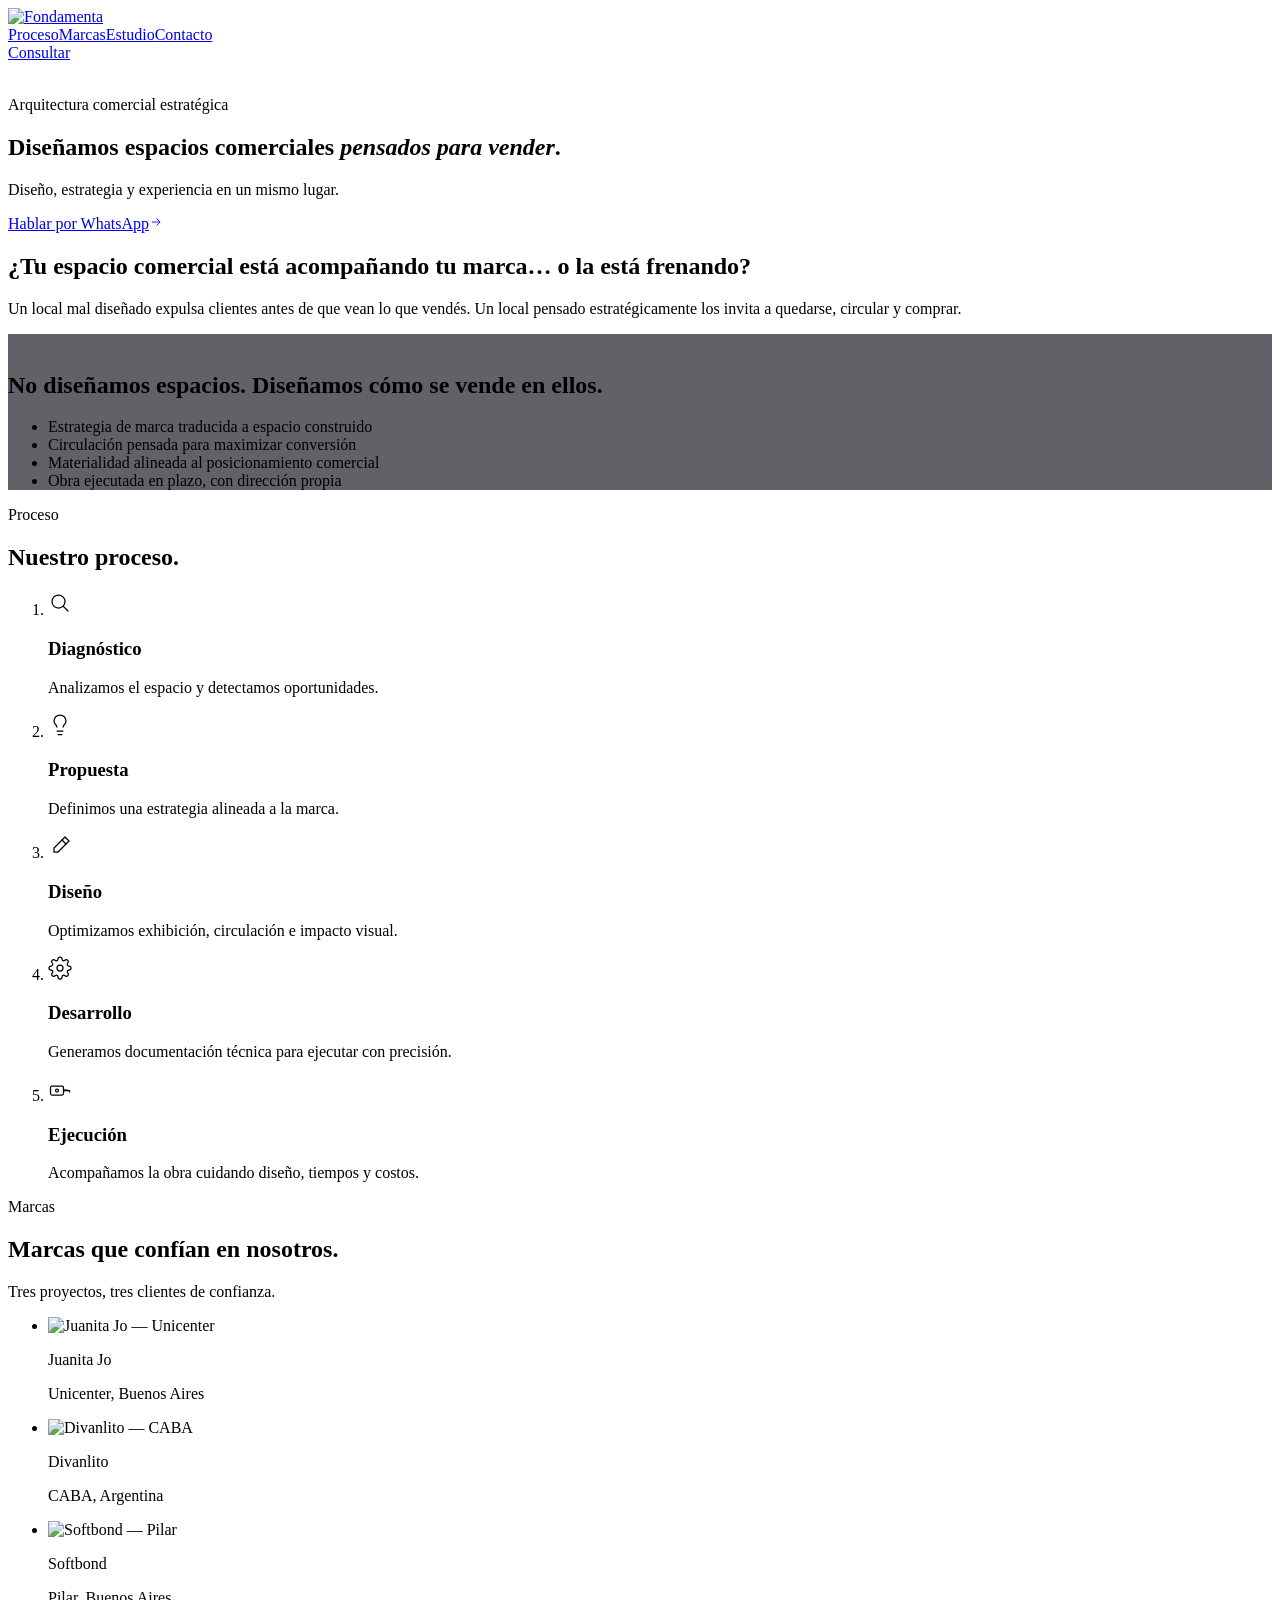
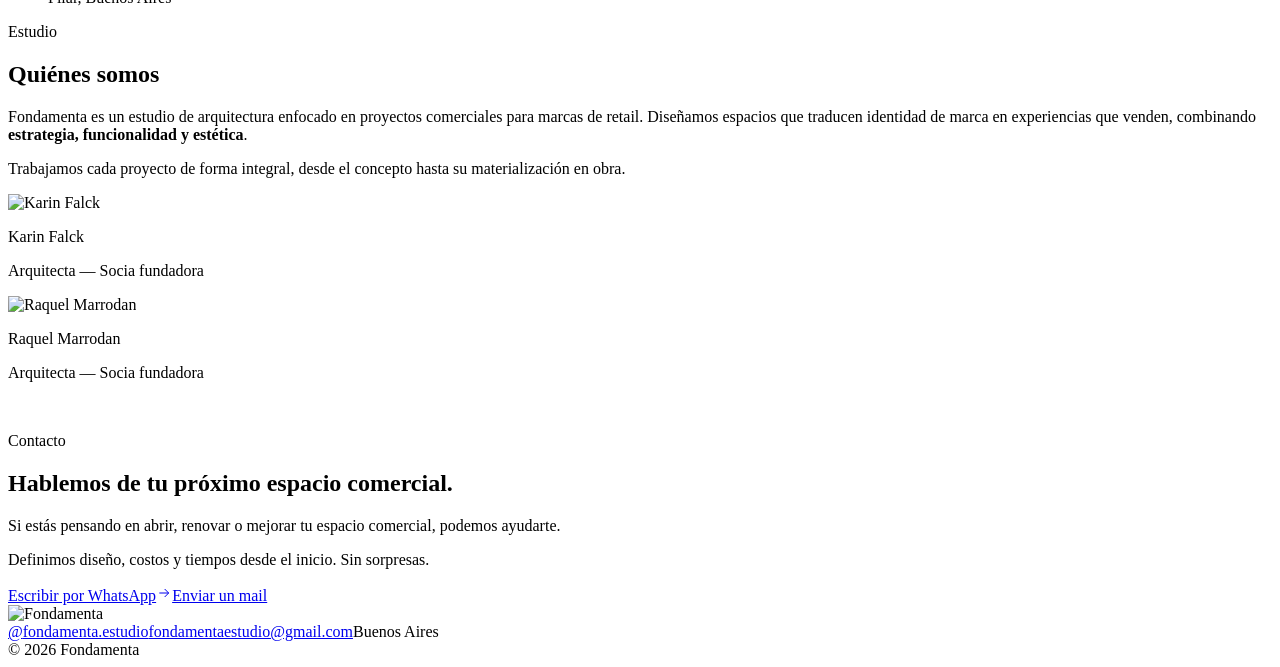
==== index.html @ 1e799457 "v2.43: mailLink minimal change - keep encodeURIComponent style, just append cc" ====
<!DOCTYPE html><html lang="es" class="inter_7b064e0d-module__MOT0tq__variable instrument_serif_a78ad7d6-module__VOl-nG__variable h-full antialiased"><head><meta charSet="utf-8"/><meta name="viewport" content="width=device-width, initial-scale=1"/><link rel="preload" href="/fondamenta-preview/_next/static/media/7ebf22b5a21034f8-s.p.10_7676vm7pyy.woff2" as="font" crossorigin="" type="font/woff2"/><link rel="preload" href="/fondamenta-preview/_next/static/media/83afe278b6a6bb3c-s.p.0q-301v4kxxnr.woff2" as="font" crossorigin="" type="font/woff2"/><link rel="preload" href="/fondamenta-preview/_next/static/media/e41d5df559864f9e-s.p.0gq7fw9.sy_5..woff2" as="font" crossorigin="" type="font/woff2"/><link rel="preload" href="/fondamenta-preview/logo.png" as="image"/><link rel="preload" href="/fondamenta-preview/hero.jpg" as="image"/><link rel="preload" href="/fondamenta-preview/cta-bg.jpg" as="image"/><link rel="stylesheet" href="/fondamenta-preview/_next/static/chunks/0iit_~biir2rf.css" data-precedence="next"/><link rel="preload" as="script" fetchPriority="low" href="/fondamenta-preview/_next/static/chunks/15xrurgzs99gv.js"/><script src="/fondamenta-preview/_next/static/chunks/0dgq26a5_oy.a.js" async=""></script><script src="/fondamenta-preview/_next/static/chunks/0n~dq4kpx9xxx.js" async=""></script><script src="/fondamenta-preview/_next/static/chunks/0ygufdb3~l4hr.js" async=""></script><script src="/fondamenta-preview/_next/static/chunks/turbopack-0umzq8brz5wb0.js" async=""></script><script src="/fondamenta-preview/_next/static/chunks/01xlw8hd842-c.js" async=""></script><script src="/fondamenta-preview/_next/static/chunks/0d3shmwh5_nmn.js" async=""></script><script src="/fondamenta-preview/_next/static/chunks/0ka051yepewro.js" async=""></script><meta name="next-size-adjust" content=""/><title>Fondamenta — Estudio de arquitectura</title><meta name="description" content="Estudio de arquitectura dirigido por Raquel Marrodan y Karin Falk. Proyectos comerciales e institucionales que combinan diseño, funcionalidad y marca."/><meta property="og:title" content="Fondamenta — Estudio de arquitectura"/><meta property="og:description" content="Proyectos comerciales e institucionales con identidad. Raquel Marrodan + Karin Falk."/><meta property="og:url" content="https://fondamentaestudio.com/"/><meta property="og:site_name" content="Fondamenta"/><meta property="og:locale" content="es_AR"/><meta property="og:type" content="website"/><meta name="twitter:card" content="summary"/><meta name="twitter:title" content="Fondamenta — Estudio de arquitectura"/><meta name="twitter:description" content="Proyectos comerciales e institucionales con identidad. Raquel Marrodan + Karin Falk."/><link rel="icon" href="/fondamenta-preview/icon.png?icon.0o1y3ip-3wus-.png" sizes="512x512" type="image/png"/><link rel="apple-touch-icon" href="/fondamenta-preview/apple-icon.png?apple-icon.15h8ggfdezoqe.png" sizes="180x180" type="image/png"/><script src="/fondamenta-preview/_next/static/chunks/03~yq9q893hmn.js" noModule=""></script></head><body class="min-h-full flex flex-col bg-bone text-ink"><div hidden=""><!--$--><!--/$--></div><header class="fixed top-0 inset-x-0 z-50 bg-bone border-b border-line/40"><div class="container-app h-16 relative flex items-center justify-between gap-4"><a class="flex items-center flex-shrink-0" aria-label="Fondamenta" href="/fondamenta-preview/"><img src="/fondamenta-preview/logo.png" alt="Fondamenta" class="h-11 md:h-14 block" style="width:auto" width="330" height="100"/></a><nav class="hidden md:flex items-center gap-10 text-sm text-ink/70 absolute left-1/2 -translate-x-1/2"><a class="hover:text-ink transition" href="#proceso">Proceso</a><a class="hover:text-ink transition" href="#marcas">Marcas</a><a class="hover:text-ink transition" href="#equipo">Estudio</a><a class="hover:text-ink transition" href="#contacto">Contacto</a></nav><a href="#contacto" class="text-sm bg-bone text-ink border border-ink px-4 py-2 transition-colors hover:bg-ink hover:text-bone flex-shrink-0">Consultar</a></div></header><main class="flex-1"><section class="relative min-h-[92vh] flex items-end pt-32 pb-16 overflow-hidden"><img src="/fondamenta-preview/hero.jpg" alt="" aria-hidden="true" class="absolute inset-0 w-full h-full object-cover"/><div class="absolute inset-0 bg-gradient-to-t from-bone via-bone/75 to-bone/30 pointer-events-none"></div><div class="container-app relative grid md:grid-cols-12 gap-8 items-end w-full"><div class="md:col-span-8"><p class="eyebrow text-mute mb-8">Arquitectura comercial estratégica</p><h1 class="display-xl max-w-[22ch]">Diseñamos espacios comerciales<!-- --> <em class="italic text-mute">pensados para vender</em>.</h1></div><div class="md:col-span-4 md:pb-4 flex flex-col gap-4 md:items-end"><p class="text-base md:text-lg max-w-sm md:text-right text-ink/70">Diseño, estrategia y experiencia en un mismo lugar.</p><a href="https://wa.me/5491155875161?text=Hola%2C%20me%20interesa%20hablar%20con%20Fondamenta%20sobre%20un%20espacio%20comercial." target="_blank" rel="noopener noreferrer" class="inline-flex items-center gap-2 bg-ink text-bone px-6 py-4 text-sm hover:opacity-90 transition">Hablar por WhatsApp<svg width="14" height="14" viewBox="0 0 24 24" fill="none" stroke="currentColor" stroke-width="1.5"><path d="M5 12h14M13 6l6 6-6 6"></path></svg></a></div></div></section><section id="problema" class="py-24 md:py-36 border-t border-line"><div class="container-app grid md:grid-cols-12 gap-6 md:gap-10"><div class="hidden md:block md:col-span-3" aria-hidden="true"></div><div class="md:col-span-9"><h2 class="display-lg max-w-[22ch]">¿Tu espacio comercial está acompañando tu marca… o la está frenando?</h2><p class="body-lg mt-8 md:mt-12 text-ink/70 max-w-[60ch]">Un local mal diseñado expulsa clientes antes de que vean lo que vendés. Un local pensado estratégicamente los invita a quedarse, circular y comprar.</p></div></div></section><section class="text-bone relative" style="background-color:#616268"><div class="grid md:grid-cols-[34%_1fr] lg:grid-cols-[30%_1fr] min-h-[640px]"><div class="relative h-72 md:h-auto"><img src="/fondamenta-preview/estudio-trabajando.jpg?v=32" alt="" aria-hidden="true" class="absolute inset-0 w-full h-full object-cover" loading="lazy"/></div><div class="py-20 md:py-32 px-[var(--size-gutter)] lg:px-20 xl:px-28 flex flex-col justify-center"><h2 class="display-lg max-w-[22ch]">No diseñamos espacios.<!-- --> <span class="text-bone/55">Diseñamos cómo se vende en ellos.</span></h2><ul class="mt-12 md:mt-16 space-y-5 max-w-xl"><li class="flex items-baseline gap-5"><span class="w-1.5 h-1.5 rounded-full bg-bone/70 flex-shrink-0 translate-y-[-2px]" aria-hidden="true"></span><span class="text-base md:text-lg text-bone/90 leading-snug">Estrategia de marca traducida a espacio construido</span></li><li class="flex items-baseline gap-5"><span class="w-1.5 h-1.5 rounded-full bg-bone/70 flex-shrink-0 translate-y-[-2px]" aria-hidden="true"></span><span class="text-base md:text-lg text-bone/90 leading-snug">Circulación pensada para maximizar conversión</span></li><li class="flex items-baseline gap-5"><span class="w-1.5 h-1.5 rounded-full bg-bone/70 flex-shrink-0 translate-y-[-2px]" aria-hidden="true"></span><span class="text-base md:text-lg text-bone/90 leading-snug">Materialidad alineada al posicionamiento comercial</span></li><li class="flex items-baseline gap-5"><span class="w-1.5 h-1.5 rounded-full bg-bone/70 flex-shrink-0 translate-y-[-2px]" aria-hidden="true"></span><span class="text-base md:text-lg text-bone/90 leading-snug">Obra ejecutada en plazo, con dirección propia</span></li></ul></div></div></section><section id="proceso" class="py-24 md:py-36 border-t border-line bg-bone scroll-mt-16"><div class="container-app"><div class="grid md:grid-cols-12 gap-6 md:gap-10 mb-16 md:mb-24"><div class="md:col-span-3"><p class="eyebrow text-mute">Proceso</p></div><div class="md:col-span-9"><h2 class="display-lg max-w-[22ch] text-center md:text-left mx-auto md:mx-0">Nuestro proceso.</h2></div></div><ol class="grid sm:grid-cols-2 md:grid-cols-3 lg:grid-cols-5 gap-x-4 gap-y-14 md:gap-y-16 max-w-6xl mx-auto"><li class="group flex flex-col items-center text-center px-2 md:px-4"><div class="w-20 h-20 rounded-full border border-line flex items-center justify-center text-ink/80 mb-6 transition-colors duration-300 group-hover:bg-line/50 group-hover:border-line/0"><svg width="24" height="24" viewBox="0 0 24 24" fill="none" stroke="currentColor" stroke-width="1.25" stroke-linecap="round" stroke-linejoin="round"><circle cx="10.5" cy="10.5" r="6.5"></circle><path d="M20 20l-4.5-4.5"></path></svg></div><h3 class="eyebrow text-ink">Diagnóstico</h3><p class="text-[15px] md:text-base text-ink/70 leading-relaxed mt-4 max-w-[26ch]">Analizamos el espacio y detectamos oportunidades.</p></li><li class="group flex flex-col items-center text-center px-2 md:px-4"><div class="w-20 h-20 rounded-full border border-line flex items-center justify-center text-ink/80 mb-6 transition-colors duration-300 group-hover:bg-line/50 group-hover:border-line/0"><svg width="24" height="24" viewBox="0 0 24 24" fill="none" stroke="currentColor" stroke-width="1.25" stroke-linecap="round" stroke-linejoin="round"><path d="M9 18h6"></path><path d="M10 21.5h4"></path><path d="M15.09 14c.18-.98.65-1.74 1.41-2.5A4.65 4.65 0 0 0 18 8a6 6 0 0 0-12 0c0 1 .23 2.23 1.5 3.5A4.61 4.61 0 0 1 8.91 14"></path></svg></div><h3 class="eyebrow text-ink">Propuesta</h3><p class="text-[15px] md:text-base text-ink/70 leading-relaxed mt-4 max-w-[26ch]">Definimos una estrategia alineada a la marca.</p></li><li class="group flex flex-col items-center text-center px-2 md:px-4"><div class="w-20 h-20 rounded-full border border-line flex items-center justify-center text-ink/80 mb-6 transition-colors duration-300 group-hover:bg-line/50 group-hover:border-line/0"><svg width="24" height="24" viewBox="0 0 24 24" fill="none" stroke="currentColor" stroke-width="1.25" stroke-linecap="round" stroke-linejoin="round"><path d="M17 3l4 4-11 11H6v-4L17 3z"></path><path d="M14 6l4 4"></path></svg></div><h3 class="eyebrow text-ink">Diseño</h3><p class="text-[15px] md:text-base text-ink/70 leading-relaxed mt-4 max-w-[26ch]">Optimizamos exhibición, circulación e impacto visual.</p></li><li class="group flex flex-col items-center text-center px-2 md:px-4"><div class="w-20 h-20 rounded-full border border-line flex items-center justify-center text-ink/80 mb-6 transition-colors duration-300 group-hover:bg-line/50 group-hover:border-line/0"><svg width="24" height="24" viewBox="0 0 24 24" fill="none" stroke="currentColor" stroke-width="1.25" stroke-linecap="round" stroke-linejoin="round"><circle cx="12" cy="12" r="3"></circle><path d="M19.4 15a1.65 1.65 0 0 0 .33 1.82l.06.06a2 2 0 1 1-2.83 2.83l-.06-.06a1.65 1.65 0 0 0-1.82-.33 1.65 1.65 0 0 0-1 1.51V21a2 2 0 1 1-4 0v-.09A1.65 1.65 0 0 0 9 19.4a1.65 1.65 0 0 0-1.82.33l-.06.06a2 2 0 1 1-2.83-2.83l.06-.06a1.65 1.65 0 0 0 .33-1.82 1.65 1.65 0 0 0-1.51-1H3a2 2 0 1 1 0-4h.09A1.65 1.65 0 0 0 4.6 9a1.65 1.65 0 0 0-.33-1.82l-.06-.06a2 2 0 1 1 2.83-2.83l.06.06a1.65 1.65 0 0 0 1.82.33H9a1.65 1.65 0 0 0 1-1.51V3a2 2 0 1 1 4 0v.09a1.65 1.65 0 0 0 1 1.51 1.65 1.65 0 0 0 1.82-.33l.06-.06a2 2 0 1 1 2.83 2.83l-.06.06a1.65 1.65 0 0 0-.33 1.82V9a1.65 1.65 0 0 0 1.51 1H21a2 2 0 1 1 0 4h-.09a1.65 1.65 0 0 0-1.51 1z"></path></svg></div><h3 class="eyebrow text-ink">Desarrollo</h3><p class="text-[15px] md:text-base text-ink/70 leading-relaxed mt-4 max-w-[26ch]">Generamos documentación técnica para ejecutar con precisión.</p></li><li class="group flex flex-col items-center text-center px-2 md:px-4"><div class="w-20 h-20 rounded-full border border-line flex items-center justify-center text-ink/80 mb-6 transition-colors duration-300 group-hover:bg-line/50 group-hover:border-line/0"><svg width="24" height="24" viewBox="0 0 24 24" fill="none" stroke="currentColor" stroke-width="1.25" stroke-linecap="round" stroke-linejoin="round"><rect x="2.5" y="9" width="13" height="9" rx="1.5"></rect><circle cx="9" cy="13.5" r="1.5"></circle><path d="M15.5 13.5h6"></path><path d="M21.5 13.5V15"></path><path d="M17 12.5v1M19 12.5v1"></path></svg></div><h3 class="eyebrow text-ink">Ejecución</h3><p class="text-[15px] md:text-base text-ink/70 leading-relaxed mt-4 max-w-[26ch]">Acompañamos la obra cuidando diseño, tiempos y costos.</p></li></ol></div></section><section id="marcas" class="py-24 md:py-36 border-t border-line scroll-mt-16"><div class="container-app"><div class="grid md:grid-cols-12 gap-6 md:gap-10 mb-12 md:mb-16"><div class="md:col-span-3"><p class="eyebrow text-mute">Marcas</p></div><div class="md:col-span-9"><h2 class="display-lg max-w-[24ch]">Marcas que confían en nosotros.</h2><p class="body-lg mt-4 text-ink/60 max-w-[50ch]">Tres proyectos, tres clientes de confianza.</p></div></div><ul class="grid md:grid-cols-3 gap-4 md:gap-6"><li class="group"><div class="relative aspect-[4/5] overflow-hidden bg-line/50"><img src="/fondamenta-preview/obras/juanita-jo.jpg" alt="Juanita Jo — Unicenter" class="absolute inset-0 w-full h-full object-cover transition-transform duration-700 group-hover:scale-105" loading="lazy"/></div><div class="mt-4 flex items-baseline justify-between gap-4"><p class="font-display text-xl">Juanita Jo</p><p class="eyebrow text-mute">Unicenter, Buenos Aires</p></div></li><li class="group"><div class="relative aspect-[4/5] overflow-hidden bg-line/50"><img src="/fondamenta-preview/obras/divanlito.jpg" alt="Divanlito — CABA" class="absolute inset-0 w-full h-full object-cover transition-transform duration-700 group-hover:scale-105" loading="lazy"/></div><div class="mt-4 flex items-baseline justify-between gap-4"><p class="font-display text-xl">Divanlito</p><p class="eyebrow text-mute">CABA, Argentina</p></div></li><li class="group"><div class="relative aspect-[4/5] overflow-hidden bg-line/50"><img src="/fondamenta-preview/obras/softbond.jpg" alt="Softbond — Pilar" class="absolute inset-0 w-full h-full object-cover transition-transform duration-700 group-hover:scale-105" loading="lazy"/></div><div class="mt-4 flex items-baseline justify-between gap-4"><p class="font-display text-xl">Softbond</p><p class="eyebrow text-mute">Pilar, Buenos Aires</p></div></li></ul></div></section><section id="equipo" class="py-24 md:py-36 border-t border-line scroll-mt-16"><div class="container-app grid md:grid-cols-12 gap-6 md:gap-10"><div class="md:col-span-3"><p class="eyebrow text-mute">Estudio</p></div><div class="md:col-span-9"><h2 class="display-md mb-8 md:mb-10">Quiénes somos</h2><div class="max-w-[62ch] space-y-5 text-ink/80 text-base md:text-lg leading-relaxed"><p>Fondamenta es un estudio de arquitectura enfocado en proyectos comerciales para marcas de retail. Diseñamos espacios que traducen identidad de marca en experiencias que venden, combinando<!-- --> <strong class="text-ink font-semibold">estrategia, funcionalidad y estética</strong>.</p><p>Trabajamos cada proyecto de forma integral, desde el concepto hasta su materialización en obra.</p></div><div class="my-12 md:my-14 h-px bg-line max-w-[62ch]"></div><div class="flex flex-wrap gap-x-10 md:gap-x-16 gap-y-6"><div class="flex items-center gap-4"><div class="relative w-16 h-16 md:w-20 md:h-20 rounded-full overflow-hidden bg-line/50 flex-shrink-0"><img src="/fondamenta-preview/team/karin.jpg" alt="Karin Falck" class="absolute inset-0 w-full h-full object-cover" loading="lazy"/></div><div class="min-w-0"><p class="font-display text-lg md:text-xl leading-none">Karin Falck</p><p class="eyebrow text-mute mt-2">Arquitecta — Socia fundadora</p></div></div><div class="flex items-center gap-4"><div class="relative w-16 h-16 md:w-20 md:h-20 rounded-full overflow-hidden bg-line/50 flex-shrink-0"><img src="/fondamenta-preview/team/raquel.jpg" alt="Raquel Marrodan" class="absolute inset-0 w-full h-full object-cover" loading="lazy"/></div><div class="min-w-0"><p class="font-display text-lg md:text-xl leading-none">Raquel Marrodan</p><p class="eyebrow text-mute mt-2">Arquitecta — Socia fundadora</p></div></div></div></div></div></section><section id="contacto" class="relative bg-ink text-bone py-28 md:py-44 scroll-mt-16 overflow-hidden"><img src="/fondamenta-preview/cta-bg.jpg" alt="" aria-hidden="true" class="absolute inset-0 w-full h-full object-cover"/><div class="absolute inset-0 bg-ink/55 pointer-events-none"></div><div class="container-app relative grid md:grid-cols-12 gap-6 md:gap-10"><div class="md:col-span-3"><p class="eyebrow text-bone/50">Contacto</p></div><div class="md:col-span-9"><h2 class="display-xl max-w-[18ch]">Hablemos de tu próximo espacio comercial.</h2><div class="mt-8 md:mt-12 space-y-4"><p class="body-lg text-bone/80 max-w-[50ch]">Si estás pensando en abrir, renovar o mejorar tu espacio comercial, podemos ayudarte.</p><p class="body-lg text-bone/80 ">Definimos diseño, costos y tiempos desde el inicio. Sin sorpresas.</p></div><div class="mt-10 md:mt-14 flex flex-col sm:flex-row gap-3"><a href="https://wa.me/5491155875161?text=Hola%2C%20me%20interesa%20hablar%20con%20Fondamenta%20sobre%20un%20espacio%20comercial." target="_blank" rel="noopener noreferrer" class="inline-flex items-center justify-center gap-3 bg-bone text-ink px-8 py-5 text-sm font-medium hover:opacity-90 transition">Escribir por WhatsApp<svg width="16" height="16" viewBox="0 0 24 24" fill="none" stroke="currentColor" stroke-width="1.5"><path d="M5 12h14M13 6l6 6-6 6"></path></svg></a><a href="mailto:fondamentaestudio@gmail.com?subject=Fondamenta%20-%20Consulta&amp;cc=raquelmarrodan%40gmail.com%2Ckarinmariafalck%40gmail.com" class="inline-flex items-center justify-center gap-3 border border-bone/30 px-8 py-5 text-sm hover:border-bone transition">Enviar un mail</a></div></div></div></section></main><footer class="py-10 border-t border-line bg-bone"><div class="container-app flex flex-col md:flex-row md:items-center justify-between gap-6 text-sm text-mute"><img src="/fondamenta-preview/logo.png" alt="Fondamenta" class="h-8 md:h-10 w-auto self-start" style="width:auto"/><div class="flex flex-wrap gap-x-8 gap-y-2"><a href="https://instagram.com/fondamenta.estudio" target="_blank" rel="noopener noreferrer" class="hover:text-ink transition">@<!-- -->fondamenta.estudio</a><a href="mailto:fondamentaestudio@gmail.com?subject=Fondamenta%20-%20Consulta&amp;cc=raquelmarrodan%40gmail.com%2Ckarinmariafalck%40gmail.com" class="hover:text-ink transition">fondamentaestudio@gmail.com</a><span>Buenos Aires</span></div><div>© <!-- -->2026<!-- --> <!-- -->Fondamenta</div></div></footer><!--$--><!--/$--><script src="/fondamenta-preview/_next/static/chunks/15xrurgzs99gv.js" id="_R_" async=""></script><script>(self.__next_f=self.__next_f||[]).push([0])</script><script>self.__next_f.push([1,"1:\"$Sreact.fragment\"\n2:I[39756,[\"/fondamenta-preview/_next/static/chunks/01xlw8hd842-c.js\",\"/fondamenta-preview/_next/static/chunks/0d3shmwh5_nmn.js\"],\"default\"]\n3:I[37457,[\"/fondamenta-preview/_next/static/chunks/01xlw8hd842-c.js\",\"/fondamenta-preview/_next/static/chunks/0d3shmwh5_nmn.js\"],\"default\"]\n4:I[22016,[\"/fondamenta-preview/_next/static/chunks/01xlw8hd842-c.js\",\"/fondamenta-preview/_next/static/chunks/0d3shmwh5_nmn.js\",\"/fondamenta-preview/_next/static/chunks/0ka051yepewro.js\"],\"\"]\n10:I[68027,[\"/fondamenta-preview/_next/static/chunks/01xlw8hd842-c.js\",\"/fondamenta-preview/_next/static/chunks/0d3shmwh5_nmn.js\"],\"default\",1]\n:HL[\"/fondamenta-preview/_next/static/chunks/0iit_~biir2rf.css\",\"style\"]\n:HL[\"/fondamenta-preview/_next/static/media/7ebf22b5a21034f8-s.p.10_7676vm7pyy.woff2\",\"font\",{\"crossOrigin\":\"\",\"type\":\"font/woff2\"}]\n:HL[\"/fondamenta-preview/_next/static/media/83afe278b6a6bb3c-s.p.0q-301v4kxxnr.woff2\",\"font\",{\"crossOrigin\":\"\",\"type\":\"font/woff2\"}]\n:HL[\"/fondamenta-preview/_next/static/media/e41d5df559864f9e-s.p.0gq7fw9.sy_5..woff2\",\"font\",{\"crossOrigin\":\"\",\"type\":\"font/woff2\"}]\n:HL[\"/fondamenta-preview/logo.png\",\"image\"]\n:HL[\"/fondamenta-preview/hero.jpg\",\"image\"]\n"])</script><script>self.__next_f.push([1,"0:{\"P\":null,\"c\":[\"\",\"\"],\"q\":\"\",\"i\":false,\"f\":[[[\"\",{\"children\":[\"__PAGE__\",{}]},\"$undefined\",\"$undefined\",16],[[\"$\",\"$1\",\"c\",{\"children\":[[[\"$\",\"link\",\"0\",{\"rel\":\"stylesheet\",\"href\":\"/fondamenta-preview/_next/static/chunks/0iit_~biir2rf.css\",\"precedence\":\"next\",\"crossOrigin\":\"$undefined\",\"nonce\":\"$undefined\"}],[\"$\",\"script\",\"script-0\",{\"src\":\"/fondamenta-preview/_next/static/chunks/01xlw8hd842-c.js\",\"async\":true,\"nonce\":\"$undefined\"}],[\"$\",\"script\",\"script-1\",{\"src\":\"/fondamenta-preview/_next/static/chunks/0d3shmwh5_nmn.js\",\"async\":true,\"nonce\":\"$undefined\"}]],[\"$\",\"html\",null,{\"lang\":\"es\",\"className\":\"inter_7b064e0d-module__MOT0tq__variable instrument_serif_a78ad7d6-module__VOl-nG__variable h-full antialiased\",\"children\":[\"$\",\"body\",null,{\"className\":\"min-h-full flex flex-col bg-bone text-ink\",\"children\":[\"$\",\"$L2\",null,{\"parallelRouterKey\":\"children\",\"error\":\"$undefined\",\"errorStyles\":\"$undefined\",\"errorScripts\":\"$undefined\",\"template\":[\"$\",\"$L3\",null,{}],\"templateStyles\":\"$undefined\",\"templateScripts\":\"$undefined\",\"notFound\":[[[\"$\",\"title\",null,{\"children\":\"404: This page could not be found.\"}],[\"$\",\"div\",null,{\"style\":{\"fontFamily\":\"system-ui,\\\"Segoe UI\\\",Roboto,Helvetica,Arial,sans-serif,\\\"Apple Color Emoji\\\",\\\"Segoe UI Emoji\\\"\",\"height\":\"100vh\",\"textAlign\":\"center\",\"display\":\"flex\",\"flexDirection\":\"column\",\"alignItems\":\"center\",\"justifyContent\":\"center\"},\"children\":[\"$\",\"div\",null,{\"children\":[[\"$\",\"style\",null,{\"dangerouslySetInnerHTML\":{\"__html\":\"body{color:#000;background:#fff;margin:0}.next-error-h1{border-right:1px solid rgba(0,0,0,.3)}@media (prefers-color-scheme:dark){body{color:#fff;background:#000}.next-error-h1{border-right:1px solid rgba(255,255,255,.3)}}\"}}],[\"$\",\"h1\",null,{\"className\":\"next-error-h1\",\"style\":{\"display\":\"inline-block\",\"margin\":\"0 20px 0 0\",\"padding\":\"0 23px 0 0\",\"fontSize\":24,\"fontWeight\":500,\"verticalAlign\":\"top\",\"lineHeight\":\"49px\"},\"children\":404}],[\"$\",\"div\",null,{\"style\":{\"display\":\"inline-block\"},\"children\":[\"$\",\"h2\",null,{\"style\":{\"fontSize\":14,\"fontWeight\":400,\"lineHeight\":\"49px\",\"margin\":0},\"children\":\"This page could not be found.\"}]}]]}]}]],[]],\"forbidden\":\"$undefined\",\"unauthorized\":\"$undefined\"}]}]}]]}],{\"children\":[[\"$\",\"$1\",\"c\",{\"children\":[[[\"$\",\"header\",null,{\"className\":\"fixed top-0 inset-x-0 z-50 bg-bone border-b border-line/40\",\"children\":[\"$\",\"div\",null,{\"className\":\"container-app h-16 relative flex items-center justify-between gap-4\",\"children\":[[\"$\",\"$L4\",null,{\"href\":\"/\",\"className\":\"flex items-center flex-shrink-0\",\"aria-label\":\"Fondamenta\",\"children\":[\"$\",\"img\",null,{\"src\":\"/fondamenta-preview/logo.png\",\"alt\":\"Fondamenta\",\"className\":\"h-11 md:h-14 block\",\"style\":{\"width\":\"auto\",\"height\":\"$undefined\"},\"width\":330,\"height\":100}]}],[\"$\",\"nav\",null,{\"className\":\"hidden md:flex items-center gap-10 text-sm text-ink/70 absolute left-1/2 -translate-x-1/2\",\"children\":[[\"$\",\"$L4\",null,{\"href\":\"#proceso\",\"className\":\"hover:text-ink transition\",\"children\":\"Proceso\"}],[\"$\",\"$L4\",null,{\"href\":\"#marcas\",\"className\":\"hover:text-ink transition\",\"children\":\"Marcas\"}],[\"$\",\"$L4\",null,{\"href\":\"#equipo\",\"className\":\"hover:text-ink transition\",\"children\":\"Estudio\"}],[\"$\",\"$L4\",null,{\"href\":\"#contacto\",\"className\":\"hover:text-ink transition\",\"children\":\"Contacto\"}]]}],[\"$\",\"a\",null,{\"href\":\"#contacto\",\"className\":\"text-sm bg-bone text-ink border border-ink px-4 py-2 transition-colors hover:bg-ink hover:text-bone flex-shrink-0\",\"children\":\"Consultar\"}]]}]}],[\"$\",\"main\",null,{\"className\":\"flex-1\",\"children\":[[\"$\",\"section\",null,{\"className\":\"relative min-h-[92vh] flex items-end pt-32 pb-16 overflow-hidden\",\"children\":[[\"$\",\"img\",null,{\"src\":\"/fondamenta-preview/hero.jpg\",\"alt\":\"\",\"aria-hidden\":true,\"className\":\"absolute inset-0 w-full h-full object-cover\"}],[\"$\",\"div\",null,{\"className\":\"absolute inset-0 bg-gradient-to-t from-bone via-bone/75 to-bone/30 pointer-events-none\"}],[\"$\",\"div\",null,{\"className\":\"container-app relative grid md:grid-cols-12 gap-8 items-end w-full\",\"children\":[[\"$\",\"div\",null,{\"className\":\"md:col-span-8\",\"children\":[[\"$\",\"p\",null,{\"className\":\"eyebrow text-mute mb-8\",\"children\":\"Arquitectura comercial estratégica\"}],[\"$\",\"h1\",null,{\"className\":\"display-xl max-w-[22ch]\",\"children\":[\"Diseñamos espacios comerciales\",\" \",[\"$\",\"em\",null,{\"className\":\"italic text-mute\",\"children\":\"pensados para vender\"}],\".\"]}]]}],[\"$\",\"div\",null,{\"className\":\"md:col-span-4 md:pb-4 flex flex-col gap-4 md:items-end\",\"children\":[[\"$\",\"p\",null,{\"className\":\"text-base md:text-lg max-w-sm md:text-right text-ink/70\",\"children\":\"Diseño, estrategia y experiencia en un mismo lugar.\"}],\"$L5\"]}]]}]]}],\"$L6\",\"$L7\",\"$L8\",\"$L9\",\"$La\",\"$Lb\"]}],\"$Lc\"],[\"$Ld\"],\"$Le\"]}],{},null,false,null]},null,false,null],\"$Lf\",false]],\"m\":\"$undefined\",\"G\":[\"$10\",[\"$L11\"]],\"S\":true,\"h\":null,\"s\":\"$undefined\",\"l\":\"$undefined\",\"p\":\"$undefined\",\"d\":\"$undefined\",\"b\":\"ltT98ztnVm8d0hYdksEEA\"}\n"])</script><script>self.__next_f.push([1,"15:I[97367,[\"/fondamenta-preview/_next/static/chunks/01xlw8hd842-c.js\",\"/fondamenta-preview/_next/static/chunks/0d3shmwh5_nmn.js\"],\"OutletBoundary\"]\n16:\"$Sreact.suspense\"\n18:I[97367,[\"/fondamenta-preview/_next/static/chunks/01xlw8hd842-c.js\",\"/fondamenta-preview/_next/static/chunks/0d3shmwh5_nmn.js\"],\"ViewportBoundary\"]\n1a:I[97367,[\"/fondamenta-preview/_next/static/chunks/01xlw8hd842-c.js\",\"/fondamenta-preview/_next/static/chunks/0d3shmwh5_nmn.js\"],\"MetadataBoundary\"]\n:HL[\"/fondamenta-preview/cta-bg.jpg\",\"image\"]\n5:[\"$\",\"a\",null,{\"href\":\"https://wa.me/5491155875161?text=Hola%2C%20me%20interesa%20hablar%20con%20Fondamenta%20sobre%20un%20espacio%20comercial.\",\"target\":\"_blank\",\"rel\":\"noopener noreferrer\",\"className\":\"inline-flex items-center gap-2 bg-ink text-bone px-6 py-4 text-sm hover:opacity-90 transition\",\"children\":[\"Hablar por WhatsApp\",[\"$\",\"svg\",null,{\"width\":\"14\",\"height\":\"14\",\"viewBox\":\"0 0 24 24\",\"fill\":\"none\",\"stroke\":\"currentColor\",\"strokeWidth\":\"1.5\",\"children\":[\"$\",\"path\",null,{\"d\":\"M5 12h14M13 6l6 6-6 6\"}]}]]}]\n6:[\"$\",\"section\",null,{\"id\":\"problema\",\"className\":\"py-24 md:py-36 border-t border-line\",\"children\":[\"$\",\"div\",null,{\"className\":\"container-app grid md:grid-cols-12 gap-6 md:gap-10\",\"children\":[[\"$\",\"div\",null,{\"className\":\"hidden md:block md:col-span-3\",\"aria-hidden\":true}],[\"$\",\"div\",null,{\"className\":\"md:col-span-9\",\"children\":[[\"$\",\"h2\",null,{\"className\":\"display-lg max-w-[22ch]\",\"children\":\"¿Tu espacio comercial está acompañando tu marca… o la está frenando?\"}],[\"$\",\"p\",null,{\"className\":\"body-lg mt-8 md:mt-12 text-ink/70 max-w-[60ch]\",\"children\":\"Un local mal diseñado expulsa clientes antes de que vean lo que vendés. Un local pensado estratégicamente los invita a quedarse, circular y comprar.\"}]]}]]}]}]\n"])</script><script>self.__next_f.push([1,"7:[\"$\",\"section\",null,{\"className\":\"text-bone relative\",\"style\":{\"backgroundColor\":\"#616268\"},\"children\":[\"$\",\"div\",null,{\"className\":\"grid md:grid-cols-[34%_1fr] lg:grid-cols-[30%_1fr] min-h-[640px]\",\"children\":[[\"$\",\"div\",null,{\"className\":\"relative h-72 md:h-auto\",\"children\":[\"$\",\"img\",null,{\"src\":\"/fondamenta-preview/estudio-trabajando.jpg?v=32\",\"alt\":\"\",\"aria-hidden\":true,\"className\":\"absolute inset-0 w-full h-full object-cover\",\"loading\":\"lazy\"}]}],[\"$\",\"div\",null,{\"className\":\"py-20 md:py-32 px-[var(--size-gutter)] lg:px-20 xl:px-28 flex flex-col justify-center\",\"children\":[[\"$\",\"h2\",null,{\"className\":\"display-lg max-w-[22ch]\",\"children\":[\"No diseñamos espacios.\",\" \",[\"$\",\"span\",null,{\"className\":\"text-bone/55\",\"children\":\"Diseñamos cómo se vende en ellos.\"}]]}],[\"$\",\"ul\",null,{\"className\":\"mt-12 md:mt-16 space-y-5 max-w-xl\",\"children\":[[\"$\",\"li\",\"Estrategia de marca traducida a espacio construido\",{\"className\":\"flex items-baseline gap-5\",\"children\":[[\"$\",\"span\",null,{\"className\":\"w-1.5 h-1.5 rounded-full bg-bone/70 flex-shrink-0 translate-y-[-2px]\",\"aria-hidden\":true}],[\"$\",\"span\",null,{\"className\":\"text-base md:text-lg text-bone/90 leading-snug\",\"children\":\"Estrategia de marca traducida a espacio construido\"}]]}],[\"$\",\"li\",\"Circulación pensada para maximizar conversión\",{\"className\":\"flex items-baseline gap-5\",\"children\":[[\"$\",\"span\",null,{\"className\":\"w-1.5 h-1.5 rounded-full bg-bone/70 flex-shrink-0 translate-y-[-2px]\",\"aria-hidden\":true}],[\"$\",\"span\",null,{\"className\":\"text-base md:text-lg text-bone/90 leading-snug\",\"children\":\"Circulación pensada para maximizar conversión\"}]]}],[\"$\",\"li\",\"Materialidad alineada al posicionamiento comercial\",{\"className\":\"flex items-baseline gap-5\",\"children\":[[\"$\",\"span\",null,{\"className\":\"w-1.5 h-1.5 rounded-full bg-bone/70 flex-shrink-0 translate-y-[-2px]\",\"aria-hidden\":true}],[\"$\",\"span\",null,{\"className\":\"text-base md:text-lg text-bone/90 leading-snug\",\"children\":\"Materialidad alineada al posicionamiento comercial\"}]]}],[\"$\",\"li\",\"Obra ejecutada en plazo, con dirección propia\",{\"className\":\"flex items-baseline gap-5\",\"children\":[[\"$\",\"span\",null,{\"className\":\"w-1.5 h-1.5 rounded-full bg-bone/70 flex-shrink-0 translate-y-[-2px]\",\"aria-hidden\":true}],[\"$\",\"span\",null,{\"className\":\"text-base md:text-lg text-bone/90 leading-snug\",\"children\":\"Obra ejecutada en plazo, con dirección propia\"}]]}]]}]]}]]}]}]\n"])</script><script>self.__next_f.push([1,"8:[\"$\",\"section\",null,{\"id\":\"proceso\",\"className\":\"py-24 md:py-36 border-t border-line bg-bone scroll-mt-16\",\"children\":[\"$\",\"div\",null,{\"className\":\"container-app\",\"children\":[[\"$\",\"div\",null,{\"className\":\"grid md:grid-cols-12 gap-6 md:gap-10 mb-16 md:mb-24\",\"children\":[[\"$\",\"div\",null,{\"className\":\"md:col-span-3\",\"children\":[\"$\",\"p\",null,{\"className\":\"eyebrow text-mute\",\"children\":\"Proceso\"}]}],[\"$\",\"div\",null,{\"className\":\"md:col-span-9\",\"children\":[\"$\",\"h2\",null,{\"className\":\"display-lg max-w-[22ch] text-center md:text-left mx-auto md:mx-0\",\"children\":\"Nuestro proceso.\"}]}]]}],[\"$\",\"ol\",null,{\"className\":\"grid sm:grid-cols-2 md:grid-cols-3 lg:grid-cols-5 gap-x-4 gap-y-14 md:gap-y-16 max-w-6xl mx-auto\",\"children\":[[\"$\",\"li\",\"01\",{\"className\":\"group flex flex-col items-center text-center px-2 md:px-4\",\"children\":[[\"$\",\"div\",null,{\"className\":\"w-20 h-20 rounded-full border border-line flex items-center justify-center text-ink/80 mb-6 transition-colors duration-300 group-hover:bg-line/50 group-hover:border-line/0\",\"children\":[\"$\",\"svg\",null,{\"width\":24,\"height\":24,\"viewBox\":\"0 0 24 24\",\"fill\":\"none\",\"stroke\":\"currentColor\",\"strokeWidth\":1.25,\"strokeLinecap\":\"round\",\"strokeLinejoin\":\"round\",\"children\":[[\"$\",\"circle\",null,{\"cx\":\"10.5\",\"cy\":\"10.5\",\"r\":\"6.5\"}],[\"$\",\"path\",null,{\"d\":\"M20 20l-4.5-4.5\"}]]}]}],[\"$\",\"h3\",null,{\"className\":\"eyebrow text-ink\",\"children\":\"Diagnóstico\"}],[\"$\",\"p\",null,{\"className\":\"text-[15px] md:text-base text-ink/70 leading-relaxed mt-4 max-w-[26ch]\",\"children\":\"Analizamos el espacio y detectamos oportunidades.\"}]]}],[\"$\",\"li\",\"02\",{\"className\":\"group flex flex-col items-center text-center px-2 md:px-4\",\"children\":[[\"$\",\"div\",null,{\"className\":\"w-20 h-20 rounded-full border border-line flex items-center justify-center text-ink/80 mb-6 transition-colors duration-300 group-hover:bg-line/50 group-hover:border-line/0\",\"children\":[\"$\",\"svg\",null,{\"width\":24,\"height\":24,\"viewBox\":\"0 0 24 24\",\"fill\":\"none\",\"stroke\":\"currentColor\",\"strokeWidth\":1.25,\"strokeLinecap\":\"round\",\"strokeLinejoin\":\"round\",\"children\":[[\"$\",\"path\",null,{\"d\":\"M9 18h6\"}],[\"$\",\"path\",null,{\"d\":\"M10 21.5h4\"}],[\"$\",\"path\",null,{\"d\":\"M15.09 14c.18-.98.65-1.74 1.41-2.5A4.65 4.65 0 0 0 18 8a6 6 0 0 0-12 0c0 1 .23 2.23 1.5 3.5A4.61 4.61 0 0 1 8.91 14\"}]]}]}],[\"$\",\"h3\",null,{\"className\":\"eyebrow text-ink\",\"children\":\"Propuesta\"}],[\"$\",\"p\",null,{\"className\":\"text-[15px] md:text-base text-ink/70 leading-relaxed mt-4 max-w-[26ch]\",\"children\":\"Definimos una estrategia alineada a la marca.\"}]]}],[\"$\",\"li\",\"03\",{\"className\":\"group flex flex-col items-center text-center px-2 md:px-4\",\"children\":[[\"$\",\"div\",null,{\"className\":\"w-20 h-20 rounded-full border border-line flex items-center justify-center text-ink/80 mb-6 transition-colors duration-300 group-hover:bg-line/50 group-hover:border-line/0\",\"children\":[\"$\",\"svg\",null,{\"width\":24,\"height\":24,\"viewBox\":\"0 0 24 24\",\"fill\":\"none\",\"stroke\":\"currentColor\",\"strokeWidth\":1.25,\"strokeLinecap\":\"round\",\"strokeLinejoin\":\"round\",\"children\":[[\"$\",\"path\",null,{\"d\":\"M17 3l4 4-11 11H6v-4L17 3z\"}],[\"$\",\"path\",null,{\"d\":\"M14 6l4 4\"}]]}]}],[\"$\",\"h3\",null,{\"className\":\"eyebrow text-ink\",\"children\":\"Diseño\"}],[\"$\",\"p\",null,{\"className\":\"text-[15px] md:text-base text-ink/70 leading-relaxed mt-4 max-w-[26ch]\",\"children\":\"Optimizamos exhibición, circulación e impacto visual.\"}]]}],[\"$\",\"li\",\"04\",{\"className\":\"group flex flex-col items-center text-center px-2 md:px-4\",\"children\":[[\"$\",\"div\",null,{\"className\":\"w-20 h-20 rounded-full border border-line flex items-center justify-center text-ink/80 mb-6 transition-colors duration-300 group-hover:bg-line/50 group-hover:border-line/0\",\"children\":[\"$\",\"svg\",null,{\"width\":24,\"height\":24,\"viewBox\":\"0 0 24 24\",\"fill\":\"none\",\"stroke\":\"currentColor\",\"strokeWidth\":1.25,\"strokeLinecap\":\"round\",\"strokeLinejoin\":\"round\",\"children\":[[\"$\",\"circle\",null,{\"cx\":\"12\",\"cy\":\"12\",\"r\":\"3\"}],[\"$\",\"path\",null,{\"d\":\"M19.4 15a1.65 1.65 0 0 0 .33 1.82l.06.06a2 2 0 1 1-2.83 2.83l-.06-.06a1.65 1.65 0 0 0-1.82-.33 1.65 1.65 0 0 0-1 1.51V21a2 2 0 1 1-4 0v-.09A1.65 1.65 0 0 0 9 19.4a1.65 1.65 0 0 0-1.82.33l-.06.06a2 2 0 1 1-2.83-2.83l.06-.06a1.65 1.65 0 0 0 .33-1.82 1.65 1.65 0 0 0-1.51-1H3a2 2 0 1 1 0-4h.09A1.65 1.65 0 0 0 4.6 9a1.65 1.65 0 0 0-.33-1.82l-.06-.06a2 2 0 1 1 2.83-2.83l.06.06a1.65 1.65 0 0 0 1.82.33H9a1.65 1.65 0 0 0 1-1.51V3a2 2 0 1 1 4 0v.09a1.65 1.65 0 0 0 1 1.51 1.65 1.65 0 0 0 1.82-.33l.06-.06a2 2 0 1 1 2.83 2.83l-.06.06a1.65 1.65 0 0 0-.33 1.82V9a1.65 1.65 0 0 0 1.51 1H21a2 2 0 1 1 0 4h-.09a1.65 1.65 0 0 0-1.51 1z\"}]]}]}],\"$L12\",\"$L13\"]}],\"$L14\"]}]]}]}]\n"])</script><script>self.__next_f.push([1,"9:[\"$\",\"section\",null,{\"id\":\"marcas\",\"className\":\"py-24 md:py-36 border-t border-line scroll-mt-16\",\"children\":[\"$\",\"div\",null,{\"className\":\"container-app\",\"children\":[[\"$\",\"div\",null,{\"className\":\"grid md:grid-cols-12 gap-6 md:gap-10 mb-12 md:mb-16\",\"children\":[[\"$\",\"div\",null,{\"className\":\"md:col-span-3\",\"children\":[\"$\",\"p\",null,{\"className\":\"eyebrow text-mute\",\"children\":\"Marcas\"}]}],[\"$\",\"div\",null,{\"className\":\"md:col-span-9\",\"children\":[[\"$\",\"h2\",null,{\"className\":\"display-lg max-w-[24ch]\",\"children\":\"Marcas que confían en nosotros.\"}],[\"$\",\"p\",null,{\"className\":\"body-lg mt-4 text-ink/60 max-w-[50ch]\",\"children\":\"Tres proyectos, tres clientes de confianza.\"}]]}]]}],[\"$\",\"ul\",null,{\"className\":\"grid md:grid-cols-3 gap-4 md:gap-6\",\"children\":[[\"$\",\"li\",\"juanita-jo\",{\"className\":\"group\",\"children\":[[\"$\",\"div\",null,{\"className\":\"relative aspect-[4/5] overflow-hidden bg-line/50\",\"children\":[\"$\",\"img\",null,{\"src\":\"/fondamenta-preview/obras/juanita-jo.jpg\",\"alt\":\"Juanita Jo — Unicenter\",\"className\":\"absolute inset-0 w-full h-full object-cover transition-transform duration-700 group-hover:scale-105\",\"loading\":\"lazy\"}]}],[\"$\",\"div\",null,{\"className\":\"mt-4 flex items-baseline justify-between gap-4\",\"children\":[[\"$\",\"p\",null,{\"className\":\"font-display text-xl\",\"children\":\"Juanita Jo\"}],[\"$\",\"p\",null,{\"className\":\"eyebrow text-mute\",\"children\":\"Unicenter, Buenos Aires\"}]]}]]}],[\"$\",\"li\",\"divanlito\",{\"className\":\"group\",\"children\":[[\"$\",\"div\",null,{\"className\":\"relative aspect-[4/5] overflow-hidden bg-line/50\",\"children\":[\"$\",\"img\",null,{\"src\":\"/fondamenta-preview/obras/divanlito.jpg\",\"alt\":\"Divanlito — CABA\",\"className\":\"absolute inset-0 w-full h-full object-cover transition-transform duration-700 group-hover:scale-105\",\"loading\":\"lazy\"}]}],[\"$\",\"div\",null,{\"className\":\"mt-4 flex items-baseline justify-between gap-4\",\"children\":[[\"$\",\"p\",null,{\"className\":\"font-display text-xl\",\"children\":\"Divanlito\"}],[\"$\",\"p\",null,{\"className\":\"eyebrow text-mute\",\"children\":\"CABA, Argentina\"}]]}]]}],[\"$\",\"li\",\"softbond\",{\"className\":\"group\",\"children\":[[\"$\",\"div\",null,{\"className\":\"relative aspect-[4/5] overflow-hidden bg-line/50\",\"children\":[\"$\",\"img\",null,{\"src\":\"/fondamenta-preview/obras/softbond.jpg\",\"alt\":\"Softbond — Pilar\",\"className\":\"absolute inset-0 w-full h-full object-cover transition-transform duration-700 group-hover:scale-105\",\"loading\":\"lazy\"}]}],[\"$\",\"div\",null,{\"className\":\"mt-4 flex items-baseline justify-between gap-4\",\"children\":[[\"$\",\"p\",null,{\"className\":\"font-display text-xl\",\"children\":\"Softbond\"}],[\"$\",\"p\",null,{\"className\":\"eyebrow text-mute\",\"children\":\"Pilar, Buenos Aires\"}]]}]]}]]}]]}]}]\n"])</script><script>self.__next_f.push([1,"a:[\"$\",\"section\",null,{\"id\":\"equipo\",\"className\":\"py-24 md:py-36 border-t border-line scroll-mt-16\",\"children\":[\"$\",\"div\",null,{\"className\":\"container-app grid md:grid-cols-12 gap-6 md:gap-10\",\"children\":[[\"$\",\"div\",null,{\"className\":\"md:col-span-3\",\"children\":[\"$\",\"p\",null,{\"className\":\"eyebrow text-mute\",\"children\":\"Estudio\"}]}],[\"$\",\"div\",null,{\"className\":\"md:col-span-9\",\"children\":[[\"$\",\"h2\",null,{\"className\":\"display-md mb-8 md:mb-10\",\"children\":\"Quiénes somos\"}],[\"$\",\"div\",null,{\"className\":\"max-w-[62ch] space-y-5 text-ink/80 text-base md:text-lg leading-relaxed\",\"children\":[[\"$\",\"p\",null,{\"children\":[\"Fondamenta es un estudio de arquitectura enfocado en proyectos comerciales para marcas de retail. Diseñamos espacios que traducen identidad de marca en experiencias que venden, combinando\",\" \",[\"$\",\"strong\",null,{\"className\":\"text-ink font-semibold\",\"children\":\"estrategia, funcionalidad y estética\"}],\".\"]}],[\"$\",\"p\",null,{\"children\":\"Trabajamos cada proyecto de forma integral, desde el concepto hasta su materialización en obra.\"}]]}],[\"$\",\"div\",null,{\"className\":\"my-12 md:my-14 h-px bg-line max-w-[62ch]\"}],[\"$\",\"div\",null,{\"className\":\"flex flex-wrap gap-x-10 md:gap-x-16 gap-y-6\",\"children\":[[\"$\",\"div\",\"Karin Falck\",{\"className\":\"flex items-center gap-4\",\"children\":[[\"$\",\"div\",null,{\"className\":\"relative w-16 h-16 md:w-20 md:h-20 rounded-full overflow-hidden bg-line/50 flex-shrink-0\",\"children\":[\"$\",\"img\",null,{\"src\":\"/fondamenta-preview/team/karin.jpg\",\"alt\":\"Karin Falck\",\"className\":\"absolute inset-0 w-full h-full object-cover\",\"loading\":\"lazy\"}]}],[\"$\",\"div\",null,{\"className\":\"min-w-0\",\"children\":[[\"$\",\"p\",null,{\"className\":\"font-display text-lg md:text-xl leading-none\",\"children\":\"Karin Falck\"}],[\"$\",\"p\",null,{\"className\":\"eyebrow text-mute mt-2\",\"children\":\"Arquitecta — Socia fundadora\"}]]}]]}],[\"$\",\"div\",\"Raquel Marrodan\",{\"className\":\"flex items-center gap-4\",\"children\":[[\"$\",\"div\",null,{\"className\":\"relative w-16 h-16 md:w-20 md:h-20 rounded-full overflow-hidden bg-line/50 flex-shrink-0\",\"children\":[\"$\",\"img\",null,{\"src\":\"/fondamenta-preview/team/raquel.jpg\",\"alt\":\"Raquel Marrodan\",\"className\":\"absolute inset-0 w-full h-full object-cover\",\"loading\":\"lazy\"}]}],[\"$\",\"div\",null,{\"className\":\"min-w-0\",\"children\":[[\"$\",\"p\",null,{\"className\":\"font-display text-lg md:text-xl leading-none\",\"children\":\"Raquel Marrodan\"}],[\"$\",\"p\",null,{\"className\":\"eyebrow text-mute mt-2\",\"children\":\"Arquitecta — Socia fundadora\"}]]}]]}]]}]]}]]}]}]\n"])</script><script>self.__next_f.push([1,"b:[\"$\",\"section\",null,{\"id\":\"contacto\",\"className\":\"relative bg-ink text-bone py-28 md:py-44 scroll-mt-16 overflow-hidden\",\"children\":[[\"$\",\"img\",null,{\"src\":\"/fondamenta-preview/cta-bg.jpg\",\"alt\":\"\",\"aria-hidden\":true,\"className\":\"absolute inset-0 w-full h-full object-cover\"}],[\"$\",\"div\",null,{\"className\":\"absolute inset-0 bg-ink/55 pointer-events-none\"}],[\"$\",\"div\",null,{\"className\":\"container-app relative grid md:grid-cols-12 gap-6 md:gap-10\",\"children\":[[\"$\",\"div\",null,{\"className\":\"md:col-span-3\",\"children\":[\"$\",\"p\",null,{\"className\":\"eyebrow text-bone/50\",\"children\":\"Contacto\"}]}],[\"$\",\"div\",null,{\"className\":\"md:col-span-9\",\"children\":[[\"$\",\"h2\",null,{\"className\":\"display-xl max-w-[18ch]\",\"children\":\"Hablemos de tu próximo espacio comercial.\"}],[\"$\",\"div\",null,{\"className\":\"mt-8 md:mt-12 space-y-4\",\"children\":[[\"$\",\"p\",\"0\",{\"className\":\"body-lg text-bone/80 max-w-[50ch]\",\"children\":\"Si estás pensando en abrir, renovar o mejorar tu espacio comercial, podemos ayudarte.\"}],[\"$\",\"p\",\"1\",{\"className\":\"body-lg text-bone/80 \",\"children\":\"Definimos diseño, costos y tiempos desde el inicio. Sin sorpresas.\"}]]}],[\"$\",\"div\",null,{\"className\":\"mt-10 md:mt-14 flex flex-col sm:flex-row gap-3\",\"children\":[[\"$\",\"a\",null,{\"href\":\"https://wa.me/5491155875161?text=Hola%2C%20me%20interesa%20hablar%20con%20Fondamenta%20sobre%20un%20espacio%20comercial.\",\"target\":\"_blank\",\"rel\":\"noopener noreferrer\",\"className\":\"inline-flex items-center justify-center gap-3 bg-bone text-ink px-8 py-5 text-sm font-medium hover:opacity-90 transition\",\"children\":[\"Escribir por WhatsApp\",[\"$\",\"svg\",null,{\"width\":\"16\",\"height\":\"16\",\"viewBox\":\"0 0 24 24\",\"fill\":\"none\",\"stroke\":\"currentColor\",\"strokeWidth\":\"1.5\",\"children\":[\"$\",\"path\",null,{\"d\":\"M5 12h14M13 6l6 6-6 6\"}]}]]}],[\"$\",\"a\",null,{\"href\":\"mailto:fondamentaestudio@gmail.com?subject=Fondamenta%20-%20Consulta\u0026cc=raquelmarrodan%40gmail.com%2Ckarinmariafalck%40gmail.com\",\"className\":\"inline-flex items-center justify-center gap-3 border border-bone/30 px-8 py-5 text-sm hover:border-bone transition\",\"children\":\"Enviar un mail\"}]]}]]}]]}]]}]\n"])</script><script>self.__next_f.push([1,"c:[\"$\",\"footer\",null,{\"className\":\"py-10 border-t border-line bg-bone\",\"children\":[\"$\",\"div\",null,{\"className\":\"container-app flex flex-col md:flex-row md:items-center justify-between gap-6 text-sm text-mute\",\"children\":[[\"$\",\"img\",null,{\"src\":\"/fondamenta-preview/logo.png\",\"alt\":\"Fondamenta\",\"className\":\"h-8 md:h-10 w-auto self-start\",\"style\":{\"width\":\"auto\"}}],[\"$\",\"div\",null,{\"className\":\"flex flex-wrap gap-x-8 gap-y-2\",\"children\":[[\"$\",\"a\",null,{\"href\":\"https://instagram.com/fondamenta.estudio\",\"target\":\"_blank\",\"rel\":\"noopener noreferrer\",\"className\":\"hover:text-ink transition\",\"children\":[\"@\",\"fondamenta.estudio\"]}],[\"$\",\"a\",null,{\"href\":\"mailto:fondamentaestudio@gmail.com?subject=Fondamenta%20-%20Consulta\u0026cc=raquelmarrodan%40gmail.com%2Ckarinmariafalck%40gmail.com\",\"className\":\"hover:text-ink transition\",\"children\":\"fondamentaestudio@gmail.com\"}],[\"$\",\"span\",null,{\"children\":\"Buenos Aires\"}]]}],[\"$\",\"div\",null,{\"children\":[\"© \",2026,\" \",\"Fondamenta\"]}]]}]}]\nd:[\"$\",\"script\",\"script-0\",{\"src\":\"/fondamenta-preview/_next/static/chunks/0ka051yepewro.js\",\"async\":true,\"nonce\":\"$undefined\"}]\ne:[\"$\",\"$L15\",null,{\"children\":[\"$\",\"$16\",null,{\"name\":\"Next.MetadataOutlet\",\"children\":\"$@17\"}]}]\nf:[\"$\",\"$1\",\"h\",{\"children\":[null,[\"$\",\"$L18\",null,{\"children\":\"$L19\"}],[\"$\",\"div\",null,{\"hidden\":true,\"children\":[\"$\",\"$L1a\",null,{\"children\":[\"$\",\"$16\",null,{\"name\":\"Next.Metadata\",\"children\":\"$L1b\"}]}]}],[\"$\",\"meta\",null,{\"name\":\"next-size-adjust\",\"content\":\"\"}]]}]\n11:[\"$\",\"link\",\"0\",{\"rel\":\"stylesheet\",\"href\":\"/fondamenta-preview/_next/static/chunks/0iit_~biir2rf.css\",\"precedence\":\"next\",\"crossOrigin\":\"$undefined\",\"nonce\":\"$undefined\"}]\n"])</script><script>self.__next_f.push([1,"12:[\"$\",\"h3\",null,{\"className\":\"eyebrow text-ink\",\"children\":\"Desarrollo\"}]\n13:[\"$\",\"p\",null,{\"className\":\"text-[15px] md:text-base text-ink/70 leading-relaxed mt-4 max-w-[26ch]\",\"children\":\"Generamos documentación técnica para ejecutar con precisión.\"}]\n14:[\"$\",\"li\",\"05\",{\"className\":\"group flex flex-col items-center text-center px-2 md:px-4\",\"children\":[[\"$\",\"div\",null,{\"className\":\"w-20 h-20 rounded-full border border-line flex items-center justify-center text-ink/80 mb-6 transition-colors duration-300 group-hover:bg-line/50 group-hover:border-line/0\",\"children\":[\"$\",\"svg\",null,{\"width\":24,\"height\":24,\"viewBox\":\"0 0 24 24\",\"fill\":\"none\",\"stroke\":\"currentColor\",\"strokeWidth\":1.25,\"strokeLinecap\":\"round\",\"strokeLinejoin\":\"round\",\"children\":[[\"$\",\"rect\",null,{\"x\":\"2.5\",\"y\":\"9\",\"width\":\"13\",\"height\":\"9\",\"rx\":\"1.5\"}],[\"$\",\"circle\",null,{\"cx\":\"9\",\"cy\":\"13.5\",\"r\":\"1.5\"}],[\"$\",\"path\",null,{\"d\":\"M15.5 13.5h6\"}],[\"$\",\"path\",null,{\"d\":\"M21.5 13.5V15\"}],[\"$\",\"path\",null,{\"d\":\"M17 12.5v1M19 12.5v1\"}]]}]}],[\"$\",\"h3\",null,{\"className\":\"eyebrow text-ink\",\"children\":\"Ejecución\"}],[\"$\",\"p\",null,{\"className\":\"text-[15px] md:text-base text-ink/70 leading-relaxed mt-4 max-w-[26ch]\",\"children\":\"Acompañamos la obra cuidando diseño, tiempos y costos.\"}]]}]\n"])</script><script>self.__next_f.push([1,"19:[[\"$\",\"meta\",\"0\",{\"charSet\":\"utf-8\"}],[\"$\",\"meta\",\"1\",{\"name\":\"viewport\",\"content\":\"width=device-width, initial-scale=1\"}]]\n"])</script><script>self.__next_f.push([1,"1c:I[27201,[\"/fondamenta-preview/_next/static/chunks/01xlw8hd842-c.js\",\"/fondamenta-preview/_next/static/chunks/0d3shmwh5_nmn.js\"],\"IconMark\"]\n17:null\n"])</script><script>self.__next_f.push([1,"1b:[[\"$\",\"title\",\"0\",{\"children\":\"Fondamenta — Estudio de arquitectura\"}],[\"$\",\"meta\",\"1\",{\"name\":\"description\",\"content\":\"Estudio de arquitectura dirigido por Raquel Marrodan y Karin Falk. Proyectos comerciales e institucionales que combinan diseño, funcionalidad y marca.\"}],[\"$\",\"meta\",\"2\",{\"property\":\"og:title\",\"content\":\"Fondamenta — Estudio de arquitectura\"}],[\"$\",\"meta\",\"3\",{\"property\":\"og:description\",\"content\":\"Proyectos comerciales e institucionales con identidad. Raquel Marrodan + Karin Falk.\"}],[\"$\",\"meta\",\"4\",{\"property\":\"og:url\",\"content\":\"https://fondamentaestudio.com/\"}],[\"$\",\"meta\",\"5\",{\"property\":\"og:site_name\",\"content\":\"Fondamenta\"}],[\"$\",\"meta\",\"6\",{\"property\":\"og:locale\",\"content\":\"es_AR\"}],[\"$\",\"meta\",\"7\",{\"property\":\"og:type\",\"content\":\"website\"}],[\"$\",\"meta\",\"8\",{\"name\":\"twitter:card\",\"content\":\"summary\"}],[\"$\",\"meta\",\"9\",{\"name\":\"twitter:title\",\"content\":\"Fondamenta — Estudio de arquitectura\"}],[\"$\",\"meta\",\"10\",{\"name\":\"twitter:description\",\"content\":\"Proyectos comerciales e institucionales con identidad. Raquel Marrodan + Karin Falk.\"}],[\"$\",\"link\",\"11\",{\"rel\":\"icon\",\"href\":\"/fondamenta-preview/icon.png?icon.0o1y3ip-3wus-.png\",\"sizes\":\"512x512\",\"type\":\"image/png\"}],[\"$\",\"link\",\"12\",{\"rel\":\"apple-touch-icon\",\"href\":\"/fondamenta-preview/apple-icon.png?apple-icon.15h8ggfdezoqe.png\",\"sizes\":\"180x180\",\"type\":\"image/png\"}],[\"$\",\"$L1c\",\"13\",{}]]\n"])</script></body></html>
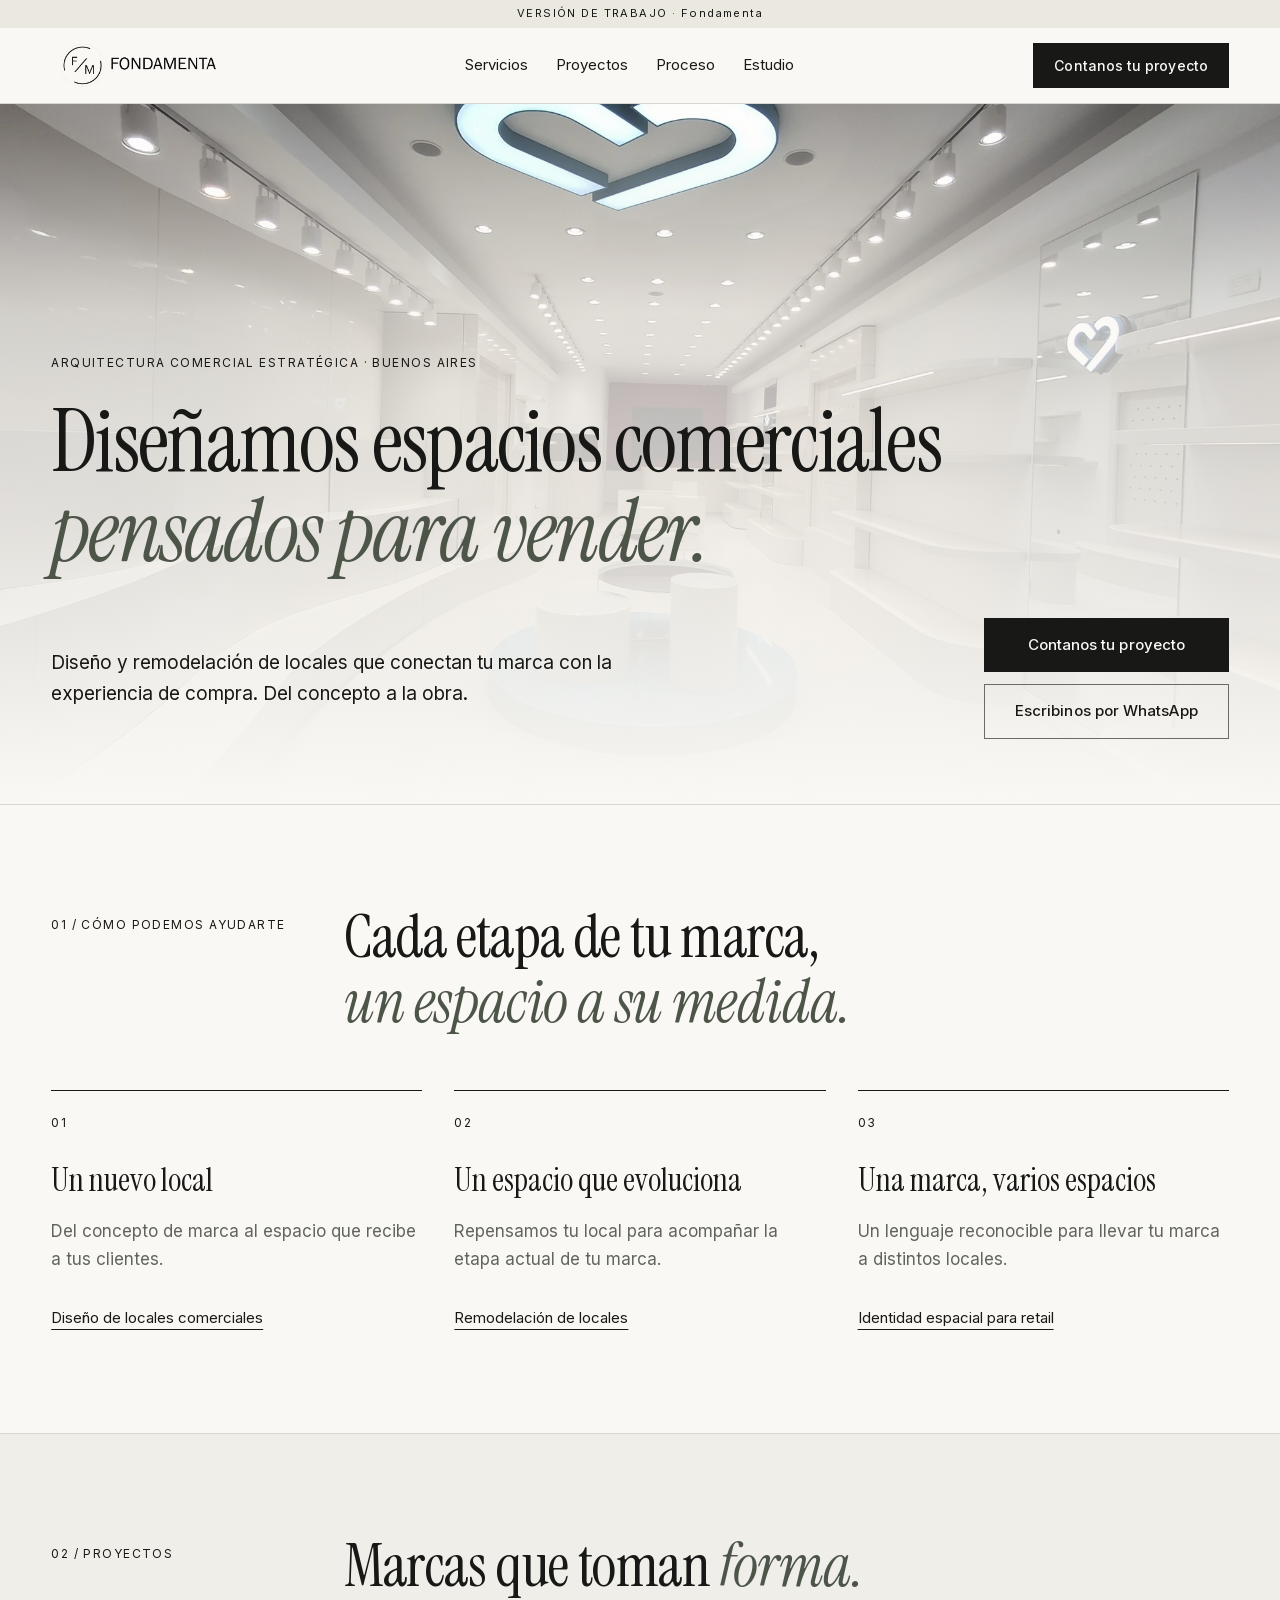
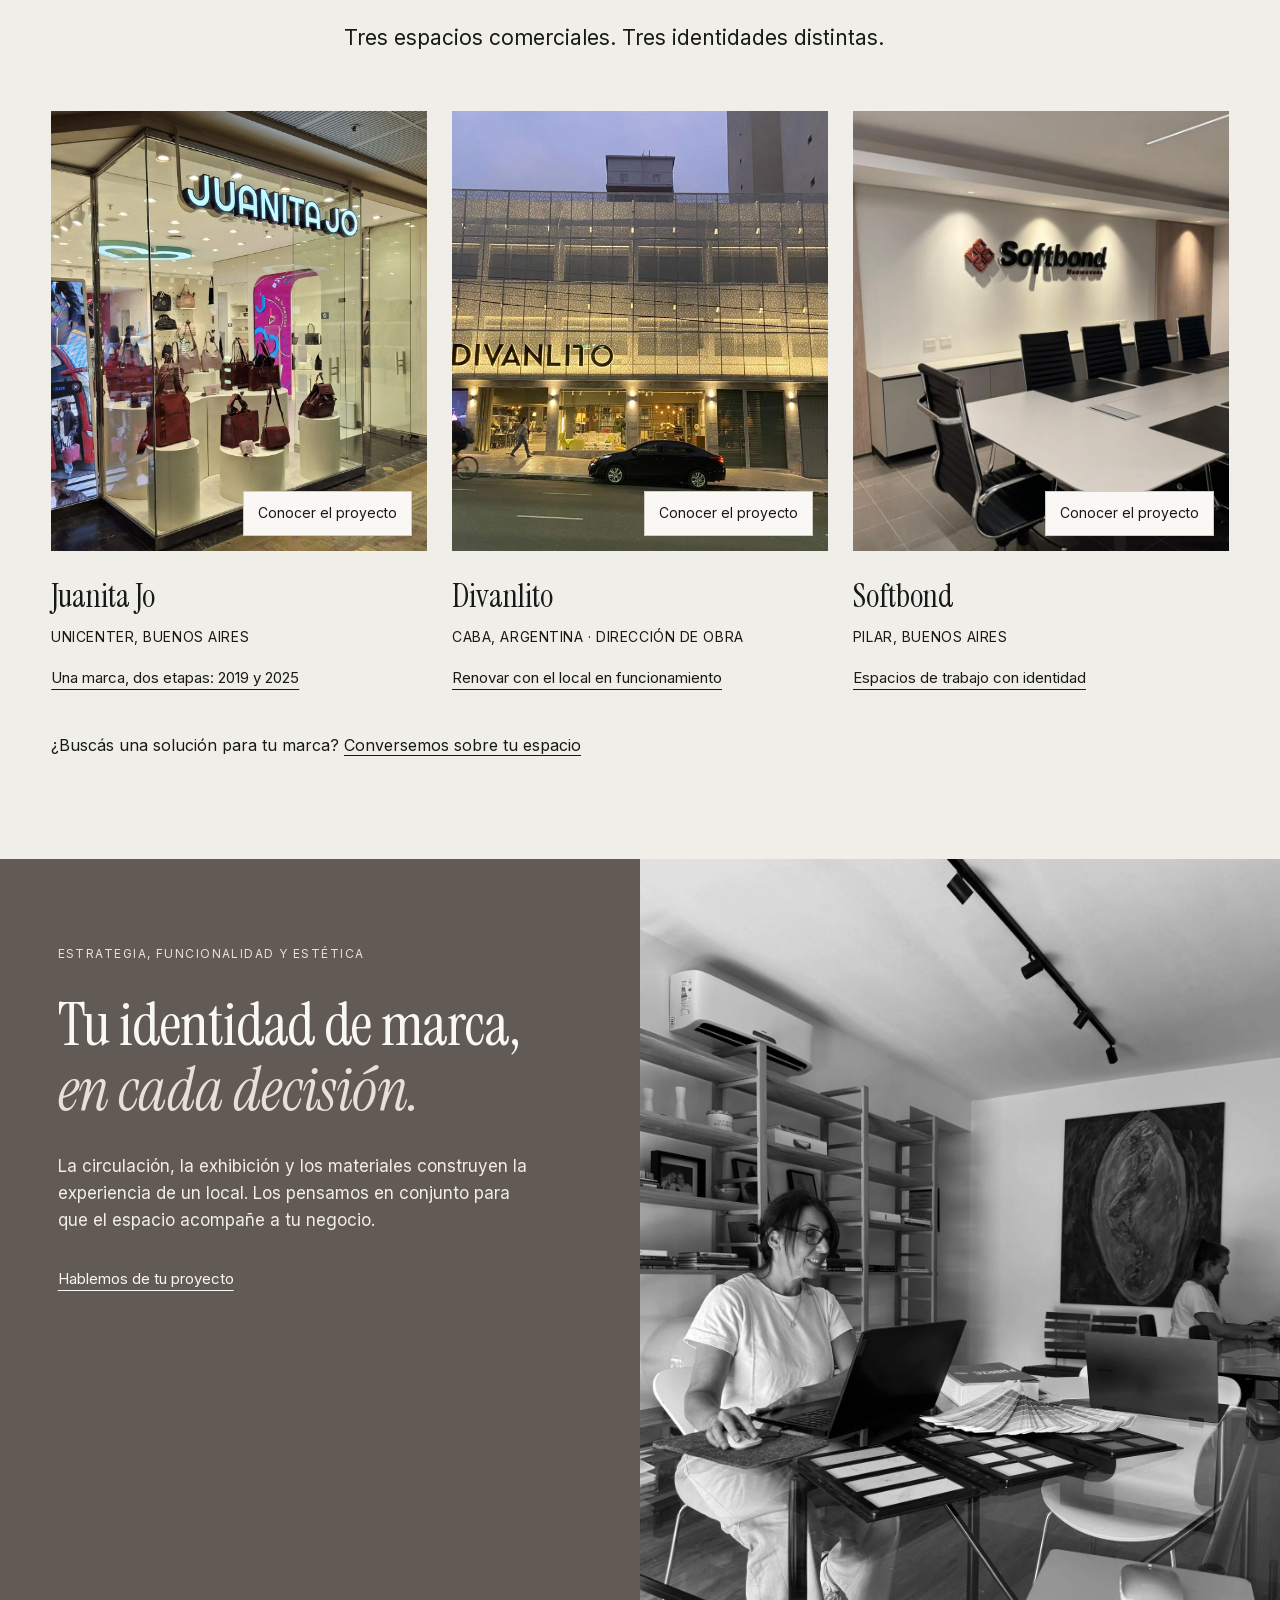
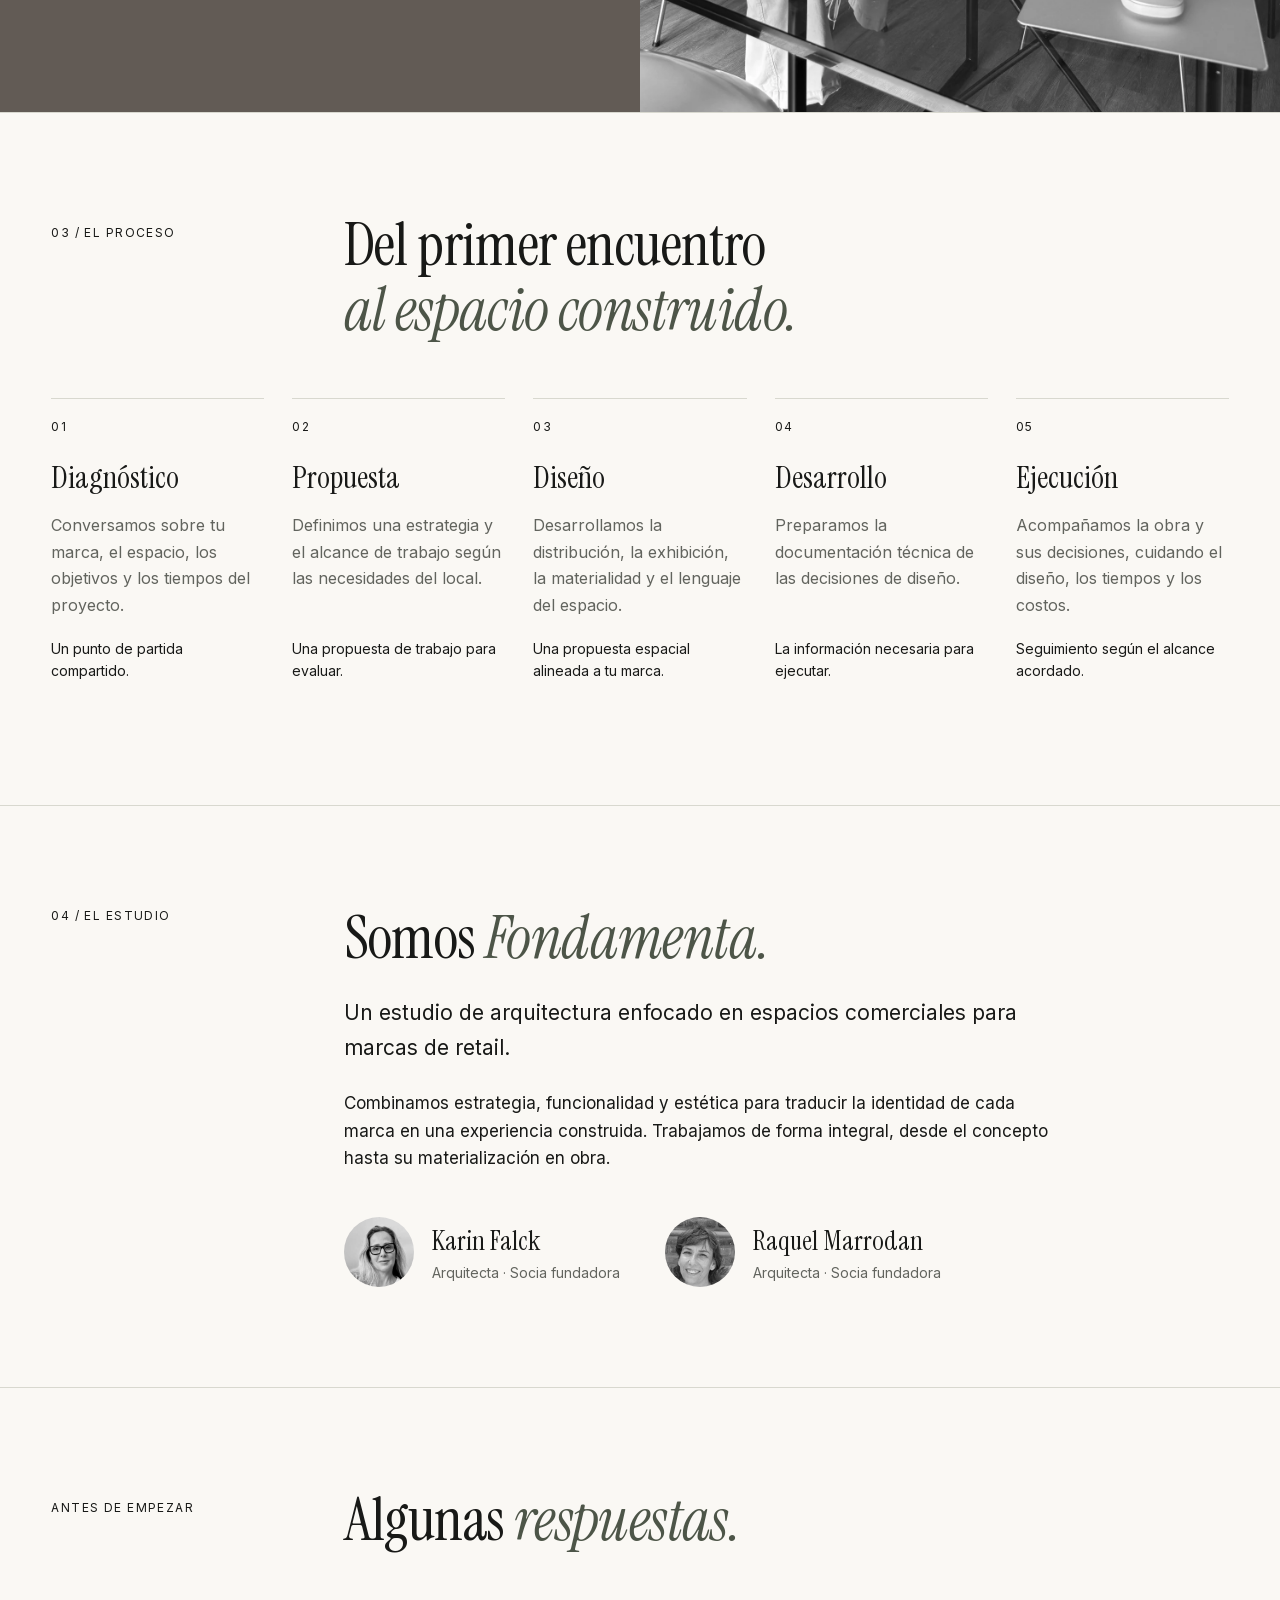
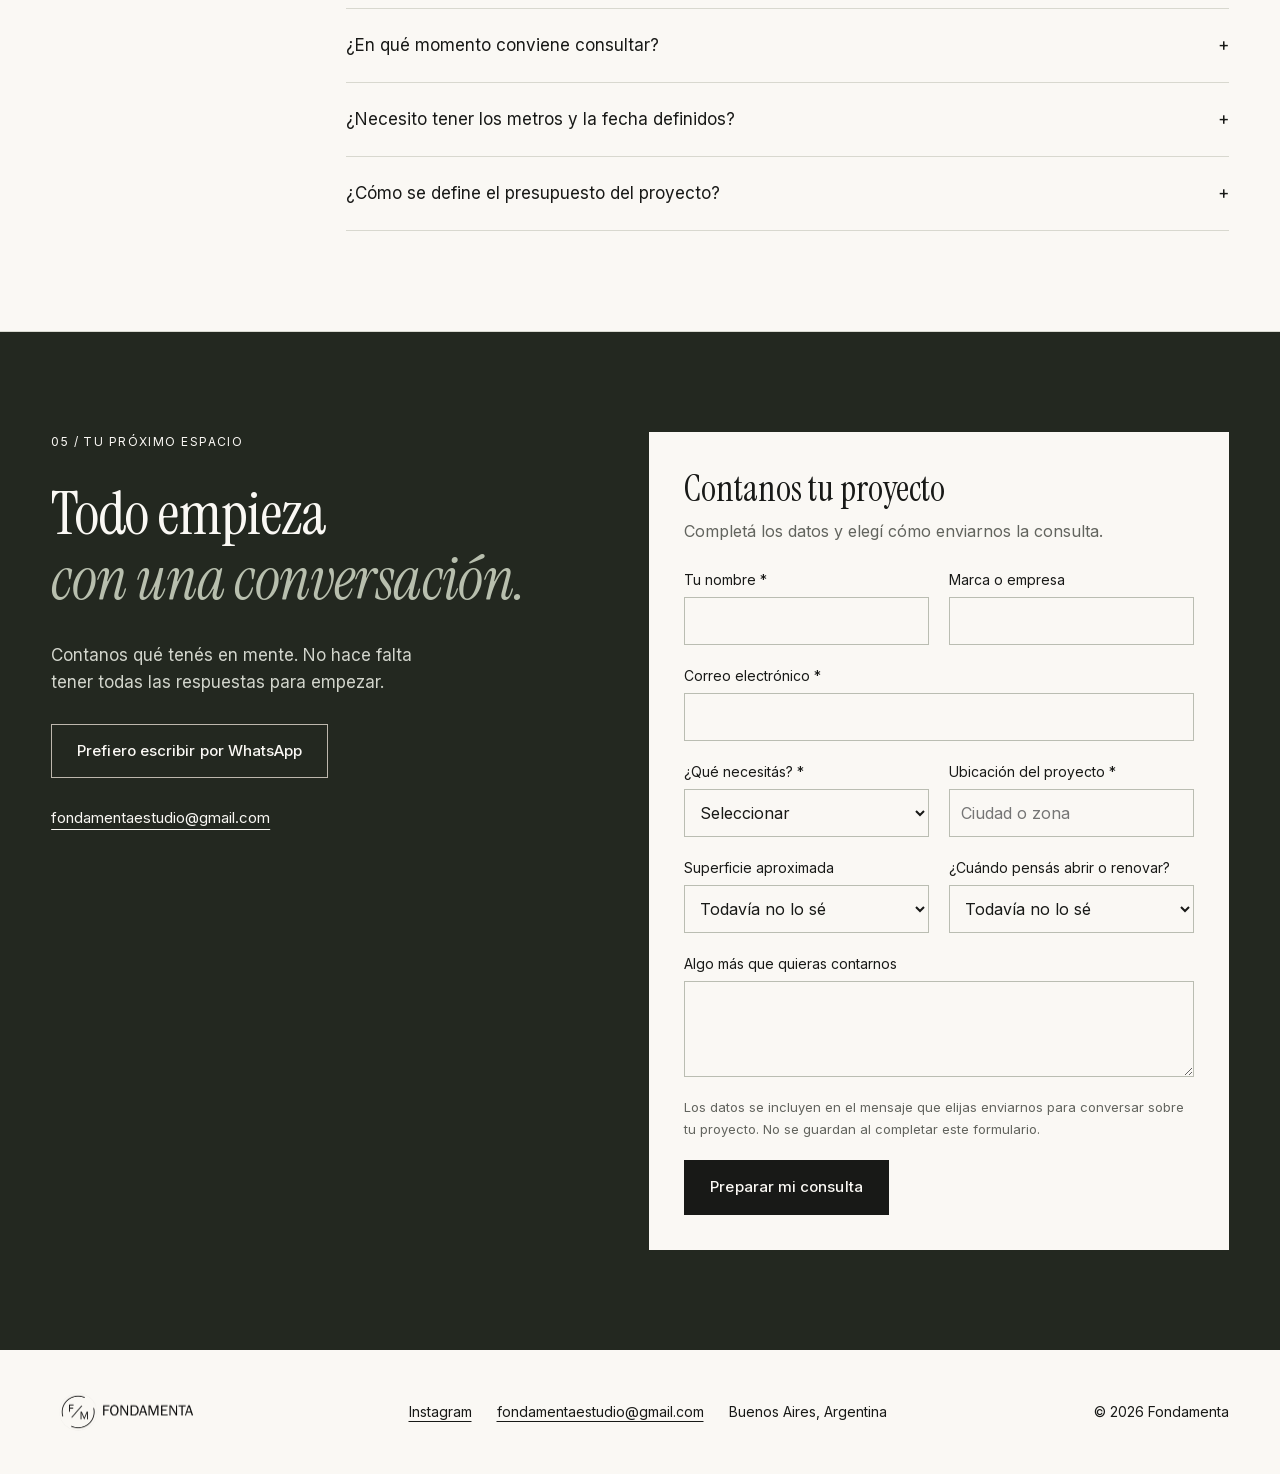
==== commit fd3a70ae: "feat: reemplazar landing por propuesta del 20/10 (servicios + 3 casos) Vista previa para revisión de" ====
--- a/index.html
+++ b/index.html
@@ -1 +1,11 @@
-<!DOCTYPE html><html lang="es" class="inter_7b064e0d-module__MOT0tq__variable instrument_serif_a78ad7d6-module__VOl-nG__variable h-full antialiased"><head><meta charSet="utf-8"/><meta name="viewport" content="width=device-width, initial-scale=1"/><link rel="preload" href="/fondamenta-preview/_next/static/media/7ebf22b5a21034f8-s.p.10_7676vm7pyy.woff2" as="font" crossorigin="" type="font/woff2"/><link rel="preload" href="/fondamenta-preview/_next/static/media/83afe278b6a6bb3c-s.p.0q-301v4kxxnr.woff2" as="font" crossorigin="" type="font/woff2"/><link rel="preload" href="/fondamenta-preview/_next/static/media/e41d5df559864f9e-s.p.0gq7fw9.sy_5..woff2" as="font" crossorigin="" type="font/woff2"/><link rel="preload" href="/fondamenta-preview/logo.png" as="image"/><link rel="preload" href="/fondamenta-preview/hero.jpg" as="image"/><link rel="preload" href="/fondamenta-preview/cta-bg.jpg" as="image"/><link rel="stylesheet" href="/fondamenta-preview/_next/static/chunks/0iit_~biir2rf.css" data-precedence="next"/><link rel="preload" as="script" fetchPriority="low" href="/fondamenta-preview/_next/static/chunks/15xrurgzs99gv.js"/><script src="/fondamenta-preview/_next/static/chunks/0dgq26a5_oy.a.js" async=""></script><script src="/fondamenta-preview/_next/static/chunks/0n~dq4kpx9xxx.js" async=""></script><script src="/fondamenta-preview/_next/static/chunks/0ygufdb3~l4hr.js" async=""></script><script src="/fondamenta-preview/_next/static/chunks/turbopack-0umzq8brz5wb0.js" async=""></script><script src="/fondamenta-preview/_next/static/chunks/01xlw8hd842-c.js" async=""></script><script src="/fondamenta-preview/_next/static/chunks/0d3shmwh5_nmn.js" async=""></script><script src="/fondamenta-preview/_next/static/chunks/0ka051yepewro.js" async=""></script><meta name="next-size-adjust" content=""/><title>Fondamenta — Estudio de arquitectura</title><meta name="description" content="Estudio de arquitectura dirigido por Raquel Marrodan y Karin Falk. Proyectos comerciales e institucionales que combinan diseño, funcionalidad y marca."/><meta property="og:title" content="Fondamenta — Estudio de arquitectura"/><meta property="og:description" content="Proyectos comerciales e institucionales con identidad. Raquel Marrodan + Karin Falk."/><meta property="og:url" content="https://fondamentaestudio.com/"/><meta property="og:site_name" content="Fondamenta"/><meta property="og:locale" content="es_AR"/><meta property="og:type" content="website"/><meta name="twitter:card" content="summary"/><meta name="twitter:title" content="Fondamenta — Estudio de arquitectura"/><meta name="twitter:description" content="Proyectos comerciales e institucionales con identidad. Raquel Marrodan + Karin Falk."/><link rel="icon" href="/fondamenta-preview/icon.png?icon.0o1y3ip-3wus-.png" sizes="512x512" type="image/png"/><link rel="apple-touch-icon" href="/fondamenta-preview/apple-icon.png?apple-icon.15h8ggfdezoqe.png" sizes="180x180" type="image/png"/><script src="/fondamenta-preview/_next/static/chunks/03~yq9q893hmn.js" noModule=""></script></head><body class="min-h-full flex flex-col bg-bone text-ink"><div hidden=""><!--$--><!--/$--></div><header class="fixed top-0 inset-x-0 z-50 bg-bone border-b border-line/40"><div class="container-app h-16 relative flex items-center justify-between gap-4"><a class="flex items-center flex-shrink-0" aria-label="Fondamenta" href="/fondamenta-preview/"><img src="/fondamenta-preview/logo.png" alt="Fondamenta" class="h-11 md:h-14 block" style="width:auto" width="330" height="100"/></a><nav class="hidden md:flex items-center gap-10 text-sm text-ink/70 absolute left-1/2 -translate-x-1/2"><a class="hover:text-ink transition" href="#proceso">Proceso</a><a class="hover:text-ink transition" href="#marcas">Marcas</a><a class="hover:text-ink transition" href="#equipo">Estudio</a><a class="hover:text-ink transition" href="#contacto">Contacto</a></nav><a href="#contacto" class="text-sm bg-bone text-ink border border-ink px-4 py-2 transition-colors hover:bg-ink hover:text-bone flex-shrink-0">Consultar</a></div></header><main class="flex-1"><section class="relative min-h-[92vh] flex items-end pt-32 pb-16 overflow-hidden"><img src="/fondamenta-preview/hero.jpg" alt="" aria-hidden="true" class="absolute inset-0 w-full h-full object-cover"/><div class="absolute inset-0 bg-gradient-to-t from-bone via-bone/75 to-bone/30 pointer-events-none"></div><div class="container-app relative grid md:grid-cols-12 gap-8 items-end w-full"><div class="md:col-span-8"><p class="eyebrow text-mute mb-8">Arquitectura comercial estratégica</p><h1 class="display-xl max-w-[22ch]">Diseñamos espacios comerciales<!-- --> <em class="italic text-mute">pensados para vender</em>.</h1></div><div class="md:col-span-4 md:pb-4 flex flex-col gap-4 md:items-end"><p class="text-base md:text-lg max-w-sm md:text-right text-ink/70">Diseño, estrategia y experiencia en un mismo lugar.</p><a href="https://wa.me/5491155875161?text=Hola%2C%20me%20interesa%20hablar%20con%20Fondamenta%20sobre%20un%20espacio%20comercial." target="_blank" rel="noopener noreferrer" class="inline-flex items-center gap-2 bg-ink text-bone px-6 py-4 text-sm hover:opacity-90 transition">Hablar por WhatsApp<svg width="14" height="14" viewBox="0 0 24 24" fill="none" stroke="currentColor" stroke-width="1.5"><path d="M5 12h14M13 6l6 6-6 6"></path></svg></a></div></div></section><section id="problema" class="py-24 md:py-36 border-t border-line"><div class="container-app grid md:grid-cols-12 gap-6 md:gap-10"><div class="hidden md:block md:col-span-3" aria-hidden="true"></div><div class="md:col-span-9"><h2 class="display-lg max-w-[22ch]">¿Tu espacio comercial está acompañando tu marca… o la está frenando?</h2><p class="body-lg mt-8 md:mt-12 text-ink/70 max-w-[60ch]">Un local mal diseñado expulsa clientes antes de que vean lo que vendés. Un local pensado estratégicamente los invita a quedarse, circular y comprar.</p></div></div></section><section class="text-bone relative" style="background-color:#616268"><div class="grid md:grid-cols-[34%_1fr] lg:grid-cols-[30%_1fr] min-h-[640px]"><div class="relative h-72 md:h-auto"><img src="/fondamenta-preview/estudio-trabajando.jpg?v=32" alt="" aria-hidden="true" class="absolute inset-0 w-full h-full object-cover" loading="lazy"/></div><div class="py-20 md:py-32 px-[var(--size-gutter)] lg:px-20 xl:px-28 flex flex-col justify-center"><h2 class="display-lg max-w-[22ch]">No diseñamos espacios.<!-- --> <span class="text-bone/55">Diseñamos cómo se vende en ellos.</span></h2><ul class="mt-12 md:mt-16 space-y-5 max-w-xl"><li class="flex items-baseline gap-5"><span class="w-1.5 h-1.5 rounded-full bg-bone/70 flex-shrink-0 translate-y-[-2px]" aria-hidden="true"></span><span class="text-base md:text-lg text-bone/90 leading-snug">Estrategia de marca traducida a espacio construido</span></li><li class="flex items-baseline gap-5"><span class="w-1.5 h-1.5 rounded-full bg-bone/70 flex-shrink-0 translate-y-[-2px]" aria-hidden="true"></span><span class="text-base md:text-lg text-bone/90 leading-snug">Circulación pensada para maximizar conversión</span></li><li class="flex items-baseline gap-5"><span class="w-1.5 h-1.5 rounded-full bg-bone/70 flex-shrink-0 translate-y-[-2px]" aria-hidden="true"></span><span class="text-base md:text-lg text-bone/90 leading-snug">Materialidad alineada al posicionamiento comercial</span></li><li class="flex items-baseline gap-5"><span class="w-1.5 h-1.5 rounded-full bg-bone/70 flex-shrink-0 translate-y-[-2px]" aria-hidden="true"></span><span class="text-base md:text-lg text-bone/90 leading-snug">Obra ejecutada en plazo, con dirección propia</span></li></ul></div></div></section><section id="proceso" class="py-24 md:py-36 border-t border-line bg-bone scroll-mt-16"><div class="container-app"><div class="grid md:grid-cols-12 gap-6 md:gap-10 mb-16 md:mb-24"><div class="md:col-span-3"><p class="eyebrow text-mute">Proceso</p></div><div class="md:col-span-9"><h2 class="display-lg max-w-[22ch] text-center md:text-left mx-auto md:mx-0">Nuestro proceso.</h2></div></div><ol class="grid sm:grid-cols-2 md:grid-cols-3 lg:grid-cols-5 gap-x-4 gap-y-14 md:gap-y-16 max-w-6xl mx-auto"><li class="group flex flex-col items-center text-center px-2 md:px-4"><div class="w-20 h-20 rounded-full border border-line flex items-center justify-center text-ink/80 mb-6 transition-colors duration-300 group-hover:bg-line/50 group-hover:border-line/0"><svg width="24" height="24" viewBox="0 0 24 24" fill="none" stroke="currentColor" stroke-width="1.25" stroke-linecap="round" stroke-linejoin="round"><circle cx="10.5" cy="10.5" r="6.5"></circle><path d="M20 20l-4.5-4.5"></path></svg></div><h3 class="eyebrow text-ink">Diagnóstico</h3><p class="text-[15px] md:text-base text-ink/70 leading-relaxed mt-4 max-w-[26ch]">Analizamos el espacio y detectamos oportunidades.</p></li><li class="group flex flex-col items-center text-center px-2 md:px-4"><div class="w-20 h-20 rounded-full border border-line flex items-center justify-center text-ink/80 mb-6 transition-colors duration-300 group-hover:bg-line/50 group-hover:border-line/0"><svg width="24" height="24" viewBox="0 0 24 24" fill="none" stroke="currentColor" stroke-width="1.25" stroke-linecap="round" stroke-linejoin="round"><path d="M9 18h6"></path><path d="M10 21.5h4"></path><path d="M15.09 14c.18-.98.65-1.74 1.41-2.5A4.65 4.65 0 0 0 18 8a6 6 0 0 0-12 0c0 1 .23 2.23 1.5 3.5A4.61 4.61 0 0 1 8.91 14"></path></svg></div><h3 class="eyebrow text-ink">Propuesta</h3><p class="text-[15px] md:text-base text-ink/70 leading-relaxed mt-4 max-w-[26ch]">Definimos una estrategia alineada a la marca.</p></li><li class="group flex flex-col items-center text-center px-2 md:px-4"><div class="w-20 h-20 rounded-full border border-line flex items-center justify-center text-ink/80 mb-6 transition-colors duration-300 group-hover:bg-line/50 group-hover:border-line/0"><svg width="24" height="24" viewBox="0 0 24 24" fill="none" stroke="currentColor" stroke-width="1.25" stroke-linecap="round" stroke-linejoin="round"><path d="M17 3l4 4-11 11H6v-4L17 3z"></path><path d="M14 6l4 4"></path></svg></div><h3 class="eyebrow text-ink">Diseño</h3><p class="text-[15px] md:text-base text-ink/70 leading-relaxed mt-4 max-w-[26ch]">Optimizamos exhibición, circulación e impacto visual.</p></li><li class="group flex flex-col items-center text-center px-2 md:px-4"><div class="w-20 h-20 rounded-full border border-line flex items-center justify-center text-ink/80 mb-6 transition-colors duration-300 group-hover:bg-line/50 group-hover:border-line/0"><svg width="24" height="24" viewBox="0 0 24 24" fill="none" stroke="currentColor" stroke-width="1.25" stroke-linecap="round" stroke-linejoin="round"><circle cx="12" cy="12" r="3"></circle><path d="M19.4 15a1.65 1.65 0 0 0 .33 1.82l.06.06a2 2 0 1 1-2.83 2.83l-.06-.06a1.65 1.65 0 0 0-1.82-.33 1.65 1.65 0 0 0-1 1.51V21a2 2 0 1 1-4 0v-.09A1.65 1.65 0 0 0 9 19.4a1.65 1.65 0 0 0-1.82.33l-.06.06a2 2 0 1 1-2.83-2.83l.06-.06a1.65 1.65 0 0 0 .33-1.82 1.65 1.65 0 0 0-1.51-1H3a2 2 0 1 1 0-4h.09A1.65 1.65 0 0 0 4.6 9a1.65 1.65 0 0 0-.33-1.82l-.06-.06a2 2 0 1 1 2.83-2.83l.06.06a1.65 1.65 0 0 0 1.82.33H9a1.65 1.65 0 0 0 1-1.51V3a2 2 0 1 1 4 0v.09a1.65 1.65 0 0 0 1 1.51 1.65 1.65 0 0 0 1.82-.33l.06-.06a2 2 0 1 1 2.83 2.83l-.06.06a1.65 1.65 0 0 0-.33 1.82V9a1.65 1.65 0 0 0 1.51 1H21a2 2 0 1 1 0 4h-.09a1.65 1.65 0 0 0-1.51 1z"></path></svg></div><h3 class="eyebrow text-ink">Desarrollo</h3><p class="text-[15px] md:text-base text-ink/70 leading-relaxed mt-4 max-w-[26ch]">Generamos documentación técnica para ejecutar con precisión.</p></li><li class="group flex flex-col items-center text-center px-2 md:px-4"><div class="w-20 h-20 rounded-full border border-line flex items-center justify-center text-ink/80 mb-6 transition-colors duration-300 group-hover:bg-line/50 group-hover:border-line/0"><svg width="24" height="24" viewBox="0 0 24 24" fill="none" stroke="currentColor" stroke-width="1.25" stroke-linecap="round" stroke-linejoin="round"><rect x="2.5" y="9" width="13" height="9" rx="1.5"></rect><circle cx="9" cy="13.5" r="1.5"></circle><path d="M15.5 13.5h6"></path><path d="M21.5 13.5V15"></path><path d="M17 12.5v1M19 12.5v1"></path></svg></div><h3 class="eyebrow text-ink">Ejecución</h3><p class="text-[15px] md:text-base text-ink/70 leading-relaxed mt-4 max-w-[26ch]">Acompañamos la obra cuidando diseño, tiempos y costos.</p></li></ol></div></section><section id="marcas" class="py-24 md:py-36 border-t border-line scroll-mt-16"><div class="container-app"><div class="grid md:grid-cols-12 gap-6 md:gap-10 mb-12 md:mb-16"><div class="md:col-span-3"><p class="eyebrow text-mute">Marcas</p></div><div class="md:col-span-9"><h2 class="display-lg max-w-[24ch]">Marcas que confían en nosotros.</h2><p class="body-lg mt-4 text-ink/60 max-w-[50ch]">Tres proyectos, tres clientes de confianza.</p></div></div><ul class="grid md:grid-cols-3 gap-4 md:gap-6"><li class="group"><div class="relative aspect-[4/5] overflow-hidden bg-line/50"><img src="/fondamenta-preview/obras/juanita-jo.jpg" alt="Juanita Jo — Unicenter" class="absolute inset-0 w-full h-full object-cover transition-transform duration-700 group-hover:scale-105" loading="lazy"/></div><div class="mt-4 flex items-baseline justify-between gap-4"><p class="font-display text-xl">Juanita Jo</p><p class="eyebrow text-mute">Unicenter, Buenos Aires</p></div></li><li class="group"><div class="relative aspect-[4/5] overflow-hidden bg-line/50"><img src="/fondamenta-preview/obras/divanlito.jpg" alt="Divanlito — CABA" class="absolute inset-0 w-full h-full object-cover transition-transform duration-700 group-hover:scale-105" loading="lazy"/></div><div class="mt-4 flex items-baseline justify-between gap-4"><p class="font-display text-xl">Divanlito</p><p class="eyebrow text-mute">CABA, Argentina</p></div></li><li class="group"><div class="relative aspect-[4/5] overflow-hidden bg-line/50"><img src="/fondamenta-preview/obras/softbond.jpg" alt="Softbond — Pilar" class="absolute inset-0 w-full h-full object-cover transition-transform duration-700 group-hover:scale-105" loading="lazy"/></div><div class="mt-4 flex items-baseline justify-between gap-4"><p class="font-display text-xl">Softbond</p><p class="eyebrow text-mute">Pilar, Buenos Aires</p></div></li></ul></div></section><section id="equipo" class="py-24 md:py-36 border-t border-line scroll-mt-16"><div class="container-app grid md:grid-cols-12 gap-6 md:gap-10"><div class="md:col-span-3"><p class="eyebrow text-mute">Estudio</p></div><div class="md:col-span-9"><h2 class="display-md mb-8 md:mb-10">Quiénes somos</h2><div class="max-w-[62ch] space-y-5 text-ink/80 text-base md:text-lg leading-relaxed"><p>Fondamenta es un estudio de arquitectura enfocado en proyectos comerciales para marcas de retail. Diseñamos espacios que traducen identidad de marca en experiencias que venden, combinando<!-- --> <strong class="text-ink font-semibold">estrategia, funcionalidad y estética</strong>.</p><p>Trabajamos cada proyecto de forma integral, desde el concepto hasta su materialización en obra.</p></div><div class="my-12 md:my-14 h-px bg-line max-w-[62ch]"></div><div class="flex flex-wrap gap-x-10 md:gap-x-16 gap-y-6"><div class="flex items-center gap-4"><div class="relative w-16 h-16 md:w-20 md:h-20 rounded-full overflow-hidden bg-line/50 flex-shrink-0"><img src="/fondamenta-preview/team/karin.jpg" alt="Karin Falck" class="absolute inset-0 w-full h-full object-cover" loading="lazy"/></div><div class="min-w-0"><p class="font-display text-lg md:text-xl leading-none">Karin Falck</p><p class="eyebrow text-mute mt-2">Arquitecta — Socia fundadora</p></div></div><div class="flex items-center gap-4"><div class="relative w-16 h-16 md:w-20 md:h-20 rounded-full overflow-hidden bg-line/50 flex-shrink-0"><img src="/fondamenta-preview/team/raquel.jpg" alt="Raquel Marrodan" class="absolute inset-0 w-full h-full object-cover" loading="lazy"/></div><div class="min-w-0"><p class="font-display text-lg md:text-xl leading-none">Raquel Marrodan</p><p class="eyebrow text-mute mt-2">Arquitecta — Socia fundadora</p></div></div></div></div></div></section><section id="contacto" class="relative bg-ink text-bone py-28 md:py-44 scroll-mt-16 overflow-hidden"><img src="/fondamenta-preview/cta-bg.jpg" alt="" aria-hidden="true" class="absolute inset-0 w-full h-full object-cover"/><div class="absolute inset-0 bg-ink/55 pointer-events-none"></div><div class="container-app relative grid md:grid-cols-12 gap-6 md:gap-10"><div class="md:col-span-3"><p class="eyebrow text-bone/50">Contacto</p></div><div class="md:col-span-9"><h2 class="display-xl max-w-[18ch]">Hablemos de tu próximo espacio comercial.</h2><div class="mt-8 md:mt-12 space-y-4"><p class="body-lg text-bone/80 max-w-[50ch]">Si estás pensando en abrir, renovar o mejorar tu espacio comercial, podemos ayudarte.</p><p class="body-lg text-bone/80 ">Definimos diseño, costos y tiempos desde el inicio. Sin sorpresas.</p></div><div class="mt-10 md:mt-14 flex flex-col sm:flex-row gap-3"><a href="https://wa.me/5491155875161?text=Hola%2C%20me%20interesa%20hablar%20con%20Fondamenta%20sobre%20un%20espacio%20comercial." target="_blank" rel="noopener noreferrer" class="inline-flex items-center justify-center gap-3 bg-bone text-ink px-8 py-5 text-sm font-medium hover:opacity-90 transition">Escribir por WhatsApp<svg width="16" height="16" viewBox="0 0 24 24" fill="none" stroke="currentColor" stroke-width="1.5"><path d="M5 12h14M13 6l6 6-6 6"></path></svg></a><a href="mailto:fondamentaestudio@gmail.com?subject=Fondamenta%20-%20Consulta&amp;cc=raquelmarrodan%40gmail.com%2Ckarinmariafalck%40gmail.com" class="inline-flex items-center justify-center gap-3 border border-bone/30 px-8 py-5 text-sm hover:border-bone transition">Enviar un mail</a></div></div></div></section></main><footer class="py-10 border-t border-line bg-bone"><div class="container-app flex flex-col md:flex-row md:items-center justify-between gap-6 text-sm text-mute"><img src="/fondamenta-preview/logo.png" alt="Fondamenta" class="h-8 md:h-10 w-auto self-start" style="width:auto"/><div class="flex flex-wrap gap-x-8 gap-y-2"><a href="https://instagram.com/fondamenta.estudio" target="_blank" rel="noopener noreferrer" class="hover:text-ink transition">@<!-- -->fondamenta.estudio</a><a href="mailto:fondamentaestudio@gmail.com?subject=Fondamenta%20-%20Consulta&amp;cc=raquelmarrodan%40gmail.com%2Ckarinmariafalck%40gmail.com" class="hover:text-ink transition">fondamentaestudio@gmail.com</a><span>Buenos Aires</span></div><div>© <!-- -->2026<!-- --> <!-- -->Fondamenta</div></div></footer><!--$--><!--/$--><script src="/fondamenta-preview/_next/static/chunks/15xrurgzs99gv.js" id="_R_" async=""></script><script>(self.__next_f=self.__next_f||[]).push([0])</script><script>self.__next_f.push([1,"1:\"$Sreact.fragment\"\n2:I[39756,[\"/fondamenta-preview/_next/static/chunks/01xlw8hd842-c.js\",\"/fondamenta-preview/_next/static/chunks/0d3shmwh5_nmn.js\"],\"default\"]\n3:I[37457,[\"/fondamenta-preview/_next/static/chunks/01xlw8hd842-c.js\",\"/fondamenta-preview/_next/static/chunks/0d3shmwh5_nmn.js\"],\"default\"]\n4:I[22016,[\"/fondamenta-preview/_next/static/chunks/01xlw8hd842-c.js\",\"/fondamenta-preview/_next/static/chunks/0d3shmwh5_nmn.js\",\"/fondamenta-preview/_next/static/chunks/0ka051yepewro.js\"],\"\"]\n10:I[68027,[\"/fondamenta-preview/_next/static/chunks/01xlw8hd842-c.js\",\"/fondamenta-preview/_next/static/chunks/0d3shmwh5_nmn.js\"],\"default\",1]\n:HL[\"/fondamenta-preview/_next/static/chunks/0iit_~biir2rf.css\",\"style\"]\n:HL[\"/fondamenta-preview/_next/static/media/7ebf22b5a21034f8-s.p.10_7676vm7pyy.woff2\",\"font\",{\"crossOrigin\":\"\",\"type\":\"font/woff2\"}]\n:HL[\"/fondamenta-preview/_next/static/media/83afe278b6a6bb3c-s.p.0q-301v4kxxnr.woff2\",\"font\",{\"crossOrigin\":\"\",\"type\":\"font/woff2\"}]\n:HL[\"/fondamenta-preview/_next/static/media/e41d5df559864f9e-s.p.0gq7fw9.sy_5..woff2\",\"font\",{\"crossOrigin\":\"\",\"type\":\"font/woff2\"}]\n:HL[\"/fondamenta-preview/logo.png\",\"image\"]\n:HL[\"/fondamenta-preview/hero.jpg\",\"image\"]\n"])</script><script>self.__next_f.push([1,"0:{\"P\":null,\"c\":[\"\",\"\"],\"q\":\"\",\"i\":false,\"f\":[[[\"\",{\"children\":[\"__PAGE__\",{}]},\"$undefined\",\"$undefined\",16],[[\"$\",\"$1\",\"c\",{\"children\":[[[\"$\",\"link\",\"0\",{\"rel\":\"stylesheet\",\"href\":\"/fondamenta-preview/_next/static/chunks/0iit_~biir2rf.css\",\"precedence\":\"next\",\"crossOrigin\":\"$undefined\",\"nonce\":\"$undefined\"}],[\"$\",\"script\",\"script-0\",{\"src\":\"/fondamenta-preview/_next/static/chunks/01xlw8hd842-c.js\",\"async\":true,\"nonce\":\"$undefined\"}],[\"$\",\"script\",\"script-1\",{\"src\":\"/fondamenta-preview/_next/static/chunks/0d3shmwh5_nmn.js\",\"async\":true,\"nonce\":\"$undefined\"}]],[\"$\",\"html\",null,{\"lang\":\"es\",\"className\":\"inter_7b064e0d-module__MOT0tq__variable instrument_serif_a78ad7d6-module__VOl-nG__variable h-full antialiased\",\"children\":[\"$\",\"body\",null,{\"className\":\"min-h-full flex flex-col bg-bone text-ink\",\"children\":[\"$\",\"$L2\",null,{\"parallelRouterKey\":\"children\",\"error\":\"$undefined\",\"errorStyles\":\"$undefined\",\"errorScripts\":\"$undefined\",\"template\":[\"$\",\"$L3\",null,{}],\"templateStyles\":\"$undefined\",\"templateScripts\":\"$undefined\",\"notFound\":[[[\"$\",\"title\",null,{\"children\":\"404: This page could not be found.\"}],[\"$\",\"div\",null,{\"style\":{\"fontFamily\":\"system-ui,\\\"Segoe UI\\\",Roboto,Helvetica,Arial,sans-serif,\\\"Apple Color Emoji\\\",\\\"Segoe UI Emoji\\\"\",\"height\":\"100vh\",\"textAlign\":\"center\",\"display\":\"flex\",\"flexDirection\":\"column\",\"alignItems\":\"center\",\"justifyContent\":\"center\"},\"children\":[\"$\",\"div\",null,{\"children\":[[\"$\",\"style\",null,{\"dangerouslySetInnerHTML\":{\"__html\":\"body{color:#000;background:#fff;margin:0}.next-error-h1{border-right:1px solid rgba(0,0,0,.3)}@media (prefers-color-scheme:dark){body{color:#fff;background:#000}.next-error-h1{border-right:1px solid rgba(255,255,255,.3)}}\"}}],[\"$\",\"h1\",null,{\"className\":\"next-error-h1\",\"style\":{\"display\":\"inline-block\",\"margin\":\"0 20px 0 0\",\"padding\":\"0 23px 0 0\",\"fontSize\":24,\"fontWeight\":500,\"verticalAlign\":\"top\",\"lineHeight\":\"49px\"},\"children\":404}],[\"$\",\"div\",null,{\"style\":{\"display\":\"inline-block\"},\"children\":[\"$\",\"h2\",null,{\"style\":{\"fontSize\":14,\"fontWeight\":400,\"lineHeight\":\"49px\",\"margin\":0},\"children\":\"This page could not be found.\"}]}]]}]}]],[]],\"forbidden\":\"$undefined\",\"unauthorized\":\"$undefined\"}]}]}]]}],{\"children\":[[\"$\",\"$1\",\"c\",{\"children\":[[[\"$\",\"header\",null,{\"className\":\"fixed top-0 inset-x-0 z-50 bg-bone border-b border-line/40\",\"children\":[\"$\",\"div\",null,{\"className\":\"container-app h-16 relative flex items-center justify-between gap-4\",\"children\":[[\"$\",\"$L4\",null,{\"href\":\"/\",\"className\":\"flex items-center flex-shrink-0\",\"aria-label\":\"Fondamenta\",\"children\":[\"$\",\"img\",null,{\"src\":\"/fondamenta-preview/logo.png\",\"alt\":\"Fondamenta\",\"className\":\"h-11 md:h-14 block\",\"style\":{\"width\":\"auto\",\"height\":\"$undefined\"},\"width\":330,\"height\":100}]}],[\"$\",\"nav\",null,{\"className\":\"hidden md:flex items-center gap-10 text-sm text-ink/70 absolute left-1/2 -translate-x-1/2\",\"children\":[[\"$\",\"$L4\",null,{\"href\":\"#proceso\",\"className\":\"hover:text-ink transition\",\"children\":\"Proceso\"}],[\"$\",\"$L4\",null,{\"href\":\"#marcas\",\"className\":\"hover:text-ink transition\",\"children\":\"Marcas\"}],[\"$\",\"$L4\",null,{\"href\":\"#equipo\",\"className\":\"hover:text-ink transition\",\"children\":\"Estudio\"}],[\"$\",\"$L4\",null,{\"href\":\"#contacto\",\"className\":\"hover:text-ink transition\",\"children\":\"Contacto\"}]]}],[\"$\",\"a\",null,{\"href\":\"#contacto\",\"className\":\"text-sm bg-bone text-ink border border-ink px-4 py-2 transition-colors hover:bg-ink hover:text-bone flex-shrink-0\",\"children\":\"Consultar\"}]]}]}],[\"$\",\"main\",null,{\"className\":\"flex-1\",\"children\":[[\"$\",\"section\",null,{\"className\":\"relative min-h-[92vh] flex items-end pt-32 pb-16 overflow-hidden\",\"children\":[[\"$\",\"img\",null,{\"src\":\"/fondamenta-preview/hero.jpg\",\"alt\":\"\",\"aria-hidden\":true,\"className\":\"absolute inset-0 w-full h-full object-cover\"}],[\"$\",\"div\",null,{\"className\":\"absolute inset-0 bg-gradient-to-t from-bone via-bone/75 to-bone/30 pointer-events-none\"}],[\"$\",\"div\",null,{\"className\":\"container-app relative grid md:grid-cols-12 gap-8 items-end w-full\",\"children\":[[\"$\",\"div\",null,{\"className\":\"md:col-span-8\",\"children\":[[\"$\",\"p\",null,{\"className\":\"eyebrow text-mute mb-8\",\"children\":\"Arquitectura comercial estratégica\"}],[\"$\",\"h1\",null,{\"className\":\"display-xl max-w-[22ch]\",\"children\":[\"Diseñamos espacios comerciales\",\" \",[\"$\",\"em\",null,{\"className\":\"italic text-mute\",\"children\":\"pensados para vender\"}],\".\"]}]]}],[\"$\",\"div\",null,{\"className\":\"md:col-span-4 md:pb-4 flex flex-col gap-4 md:items-end\",\"children\":[[\"$\",\"p\",null,{\"className\":\"text-base md:text-lg max-w-sm md:text-right text-ink/70\",\"children\":\"Diseño, estrategia y experiencia en un mismo lugar.\"}],\"$L5\"]}]]}]]}],\"$L6\",\"$L7\",\"$L8\",\"$L9\",\"$La\",\"$Lb\"]}],\"$Lc\"],[\"$Ld\"],\"$Le\"]}],{},null,false,null]},null,false,null],\"$Lf\",false]],\"m\":\"$undefined\",\"G\":[\"$10\",[\"$L11\"]],\"S\":true,\"h\":null,\"s\":\"$undefined\",\"l\":\"$undefined\",\"p\":\"$undefined\",\"d\":\"$undefined\",\"b\":\"ltT98ztnVm8d0hYdksEEA\"}\n"])</script><script>self.__next_f.push([1,"15:I[97367,[\"/fondamenta-preview/_next/static/chunks/01xlw8hd842-c.js\",\"/fondamenta-preview/_next/static/chunks/0d3shmwh5_nmn.js\"],\"OutletBoundary\"]\n16:\"$Sreact.suspense\"\n18:I[97367,[\"/fondamenta-preview/_next/static/chunks/01xlw8hd842-c.js\",\"/fondamenta-preview/_next/static/chunks/0d3shmwh5_nmn.js\"],\"ViewportBoundary\"]\n1a:I[97367,[\"/fondamenta-preview/_next/static/chunks/01xlw8hd842-c.js\",\"/fondamenta-preview/_next/static/chunks/0d3shmwh5_nmn.js\"],\"MetadataBoundary\"]\n:HL[\"/fondamenta-preview/cta-bg.jpg\",\"image\"]\n5:[\"$\",\"a\",null,{\"href\":\"https://wa.me/5491155875161?text=Hola%2C%20me%20interesa%20hablar%20con%20Fondamenta%20sobre%20un%20espacio%20comercial.\",\"target\":\"_blank\",\"rel\":\"noopener noreferrer\",\"className\":\"inline-flex items-center gap-2 bg-ink text-bone px-6 py-4 text-sm hover:opacity-90 transition\",\"children\":[\"Hablar por WhatsApp\",[\"$\",\"svg\",null,{\"width\":\"14\",\"height\":\"14\",\"viewBox\":\"0 0 24 24\",\"fill\":\"none\",\"stroke\":\"currentColor\",\"strokeWidth\":\"1.5\",\"children\":[\"$\",\"path\",null,{\"d\":\"M5 12h14M13 6l6 6-6 6\"}]}]]}]\n6:[\"$\",\"section\",null,{\"id\":\"problema\",\"className\":\"py-24 md:py-36 border-t border-line\",\"children\":[\"$\",\"div\",null,{\"className\":\"container-app grid md:grid-cols-12 gap-6 md:gap-10\",\"children\":[[\"$\",\"div\",null,{\"className\":\"hidden md:block md:col-span-3\",\"aria-hidden\":true}],[\"$\",\"div\",null,{\"className\":\"md:col-span-9\",\"children\":[[\"$\",\"h2\",null,{\"className\":\"display-lg max-w-[22ch]\",\"children\":\"¿Tu espacio comercial está acompañando tu marca… o la está frenando?\"}],[\"$\",\"p\",null,{\"className\":\"body-lg mt-8 md:mt-12 text-ink/70 max-w-[60ch]\",\"children\":\"Un local mal diseñado expulsa clientes antes de que vean lo que vendés. Un local pensado estratégicamente los invita a quedarse, circular y comprar.\"}]]}]]}]}]\n"])</script><script>self.__next_f.push([1,"7:[\"$\",\"section\",null,{\"className\":\"text-bone relative\",\"style\":{\"backgroundColor\":\"#616268\"},\"children\":[\"$\",\"div\",null,{\"className\":\"grid md:grid-cols-[34%_1fr] lg:grid-cols-[30%_1fr] min-h-[640px]\",\"children\":[[\"$\",\"div\",null,{\"className\":\"relative h-72 md:h-auto\",\"children\":[\"$\",\"img\",null,{\"src\":\"/fondamenta-preview/estudio-trabajando.jpg?v=32\",\"alt\":\"\",\"aria-hidden\":true,\"className\":\"absolute inset-0 w-full h-full object-cover\",\"loading\":\"lazy\"}]}],[\"$\",\"div\",null,{\"className\":\"py-20 md:py-32 px-[var(--size-gutter)] lg:px-20 xl:px-28 flex flex-col justify-center\",\"children\":[[\"$\",\"h2\",null,{\"className\":\"display-lg max-w-[22ch]\",\"children\":[\"No diseñamos espacios.\",\" \",[\"$\",\"span\",null,{\"className\":\"text-bone/55\",\"children\":\"Diseñamos cómo se vende en ellos.\"}]]}],[\"$\",\"ul\",null,{\"className\":\"mt-12 md:mt-16 space-y-5 max-w-xl\",\"children\":[[\"$\",\"li\",\"Estrategia de marca traducida a espacio construido\",{\"className\":\"flex items-baseline gap-5\",\"children\":[[\"$\",\"span\",null,{\"className\":\"w-1.5 h-1.5 rounded-full bg-bone/70 flex-shrink-0 translate-y-[-2px]\",\"aria-hidden\":true}],[\"$\",\"span\",null,{\"className\":\"text-base md:text-lg text-bone/90 leading-snug\",\"children\":\"Estrategia de marca traducida a espacio construido\"}]]}],[\"$\",\"li\",\"Circulación pensada para maximizar conversión\",{\"className\":\"flex items-baseline gap-5\",\"children\":[[\"$\",\"span\",null,{\"className\":\"w-1.5 h-1.5 rounded-full bg-bone/70 flex-shrink-0 translate-y-[-2px]\",\"aria-hidden\":true}],[\"$\",\"span\",null,{\"className\":\"text-base md:text-lg text-bone/90 leading-snug\",\"children\":\"Circulación pensada para maximizar conversión\"}]]}],[\"$\",\"li\",\"Materialidad alineada al posicionamiento comercial\",{\"className\":\"flex items-baseline gap-5\",\"children\":[[\"$\",\"span\",null,{\"className\":\"w-1.5 h-1.5 rounded-full bg-bone/70 flex-shrink-0 translate-y-[-2px]\",\"aria-hidden\":true}],[\"$\",\"span\",null,{\"className\":\"text-base md:text-lg text-bone/90 leading-snug\",\"children\":\"Materialidad alineada al posicionamiento comercial\"}]]}],[\"$\",\"li\",\"Obra ejecutada en plazo, con dirección propia\",{\"className\":\"flex items-baseline gap-5\",\"children\":[[\"$\",\"span\",null,{\"className\":\"w-1.5 h-1.5 rounded-full bg-bone/70 flex-shrink-0 translate-y-[-2px]\",\"aria-hidden\":true}],[\"$\",\"span\",null,{\"className\":\"text-base md:text-lg text-bone/90 leading-snug\",\"children\":\"Obra ejecutada en plazo, con dirección propia\"}]]}]]}]]}]]}]}]\n"])</script><script>self.__next_f.push([1,"8:[\"$\",\"section\",null,{\"id\":\"proceso\",\"className\":\"py-24 md:py-36 border-t border-line bg-bone scroll-mt-16\",\"children\":[\"$\",\"div\",null,{\"className\":\"container-app\",\"children\":[[\"$\",\"div\",null,{\"className\":\"grid md:grid-cols-12 gap-6 md:gap-10 mb-16 md:mb-24\",\"children\":[[\"$\",\"div\",null,{\"className\":\"md:col-span-3\",\"children\":[\"$\",\"p\",null,{\"className\":\"eyebrow text-mute\",\"children\":\"Proceso\"}]}],[\"$\",\"div\",null,{\"className\":\"md:col-span-9\",\"children\":[\"$\",\"h2\",null,{\"className\":\"display-lg max-w-[22ch] text-center md:text-left mx-auto md:mx-0\",\"children\":\"Nuestro proceso.\"}]}]]}],[\"$\",\"ol\",null,{\"className\":\"grid sm:grid-cols-2 md:grid-cols-3 lg:grid-cols-5 gap-x-4 gap-y-14 md:gap-y-16 max-w-6xl mx-auto\",\"children\":[[\"$\",\"li\",\"01\",{\"className\":\"group flex flex-col items-center text-center px-2 md:px-4\",\"children\":[[\"$\",\"div\",null,{\"className\":\"w-20 h-20 rounded-full border border-line flex items-center justify-center text-ink/80 mb-6 transition-colors duration-300 group-hover:bg-line/50 group-hover:border-line/0\",\"children\":[\"$\",\"svg\",null,{\"width\":24,\"height\":24,\"viewBox\":\"0 0 24 24\",\"fill\":\"none\",\"stroke\":\"currentColor\",\"strokeWidth\":1.25,\"strokeLinecap\":\"round\",\"strokeLinejoin\":\"round\",\"children\":[[\"$\",\"circle\",null,{\"cx\":\"10.5\",\"cy\":\"10.5\",\"r\":\"6.5\"}],[\"$\",\"path\",null,{\"d\":\"M20 20l-4.5-4.5\"}]]}]}],[\"$\",\"h3\",null,{\"className\":\"eyebrow text-ink\",\"children\":\"Diagnóstico\"}],[\"$\",\"p\",null,{\"className\":\"text-[15px] md:text-base text-ink/70 leading-relaxed mt-4 max-w-[26ch]\",\"children\":\"Analizamos el espacio y detectamos oportunidades.\"}]]}],[\"$\",\"li\",\"02\",{\"className\":\"group flex flex-col items-center text-center px-2 md:px-4\",\"children\":[[\"$\",\"div\",null,{\"className\":\"w-20 h-20 rounded-full border border-line flex items-center justify-center text-ink/80 mb-6 transition-colors duration-300 group-hover:bg-line/50 group-hover:border-line/0\",\"children\":[\"$\",\"svg\",null,{\"width\":24,\"height\":24,\"viewBox\":\"0 0 24 24\",\"fill\":\"none\",\"stroke\":\"currentColor\",\"strokeWidth\":1.25,\"strokeLinecap\":\"round\",\"strokeLinejoin\":\"round\",\"children\":[[\"$\",\"path\",null,{\"d\":\"M9 18h6\"}],[\"$\",\"path\",null,{\"d\":\"M10 21.5h4\"}],[\"$\",\"path\",null,{\"d\":\"M15.09 14c.18-.98.65-1.74 1.41-2.5A4.65 4.65 0 0 0 18 8a6 6 0 0 0-12 0c0 1 .23 2.23 1.5 3.5A4.61 4.61 0 0 1 8.91 14\"}]]}]}],[\"$\",\"h3\",null,{\"className\":\"eyebrow text-ink\",\"children\":\"Propuesta\"}],[\"$\",\"p\",null,{\"className\":\"text-[15px] md:text-base text-ink/70 leading-relaxed mt-4 max-w-[26ch]\",\"children\":\"Definimos una estrategia alineada a la marca.\"}]]}],[\"$\",\"li\",\"03\",{\"className\":\"group flex flex-col items-center text-center px-2 md:px-4\",\"children\":[[\"$\",\"div\",null,{\"className\":\"w-20 h-20 rounded-full border border-line flex items-center justify-center text-ink/80 mb-6 transition-colors duration-300 group-hover:bg-line/50 group-hover:border-line/0\",\"children\":[\"$\",\"svg\",null,{\"width\":24,\"height\":24,\"viewBox\":\"0 0 24 24\",\"fill\":\"none\",\"stroke\":\"currentColor\",\"strokeWidth\":1.25,\"strokeLinecap\":\"round\",\"strokeLinejoin\":\"round\",\"children\":[[\"$\",\"path\",null,{\"d\":\"M17 3l4 4-11 11H6v-4L17 3z\"}],[\"$\",\"path\",null,{\"d\":\"M14 6l4 4\"}]]}]}],[\"$\",\"h3\",null,{\"className\":\"eyebrow text-ink\",\"children\":\"Diseño\"}],[\"$\",\"p\",null,{\"className\":\"text-[15px] md:text-base text-ink/70 leading-relaxed mt-4 max-w-[26ch]\",\"children\":\"Optimizamos exhibición, circulación e impacto visual.\"}]]}],[\"$\",\"li\",\"04\",{\"className\":\"group flex flex-col items-center text-center px-2 md:px-4\",\"children\":[[\"$\",\"div\",null,{\"className\":\"w-20 h-20 rounded-full border border-line flex items-center justify-center text-ink/80 mb-6 transition-colors duration-300 group-hover:bg-line/50 group-hover:border-line/0\",\"children\":[\"$\",\"svg\",null,{\"width\":24,\"height\":24,\"viewBox\":\"0 0 24 24\",\"fill\":\"none\",\"stroke\":\"currentColor\",\"strokeWidth\":1.25,\"strokeLinecap\":\"round\",\"strokeLinejoin\":\"round\",\"children\":[[\"$\",\"circle\",null,{\"cx\":\"12\",\"cy\":\"12\",\"r\":\"3\"}],[\"$\",\"path\",null,{\"d\":\"M19.4 15a1.65 1.65 0 0 0 .33 1.82l.06.06a2 2 0 1 1-2.83 2.83l-.06-.06a1.65 1.65 0 0 0-1.82-.33 1.65 1.65 0 0 0-1 1.51V21a2 2 0 1 1-4 0v-.09A1.65 1.65 0 0 0 9 19.4a1.65 1.65 0 0 0-1.82.33l-.06.06a2 2 0 1 1-2.83-2.83l.06-.06a1.65 1.65 0 0 0 .33-1.82 1.65 1.65 0 0 0-1.51-1H3a2 2 0 1 1 0-4h.09A1.65 1.65 0 0 0 4.6 9a1.65 1.65 0 0 0-.33-1.82l-.06-.06a2 2 0 1 1 2.83-2.83l.06.06a1.65 1.65 0 0 0 1.82.33H9a1.65 1.65 0 0 0 1-1.51V3a2 2 0 1 1 4 0v.09a1.65 1.65 0 0 0 1 1.51 1.65 1.65 0 0 0 1.82-.33l.06-.06a2 2 0 1 1 2.83 2.83l-.06.06a1.65 1.65 0 0 0-.33 1.82V9a1.65 1.65 0 0 0 1.51 1H21a2 2 0 1 1 0 4h-.09a1.65 1.65 0 0 0-1.51 1z\"}]]}]}],\"$L12\",\"$L13\"]}],\"$L14\"]}]]}]}]\n"])</script><script>self.__next_f.push([1,"9:[\"$\",\"section\",null,{\"id\":\"marcas\",\"className\":\"py-24 md:py-36 border-t border-line scroll-mt-16\",\"children\":[\"$\",\"div\",null,{\"className\":\"container-app\",\"children\":[[\"$\",\"div\",null,{\"className\":\"grid md:grid-cols-12 gap-6 md:gap-10 mb-12 md:mb-16\",\"children\":[[\"$\",\"div\",null,{\"className\":\"md:col-span-3\",\"children\":[\"$\",\"p\",null,{\"className\":\"eyebrow text-mute\",\"children\":\"Marcas\"}]}],[\"$\",\"div\",null,{\"className\":\"md:col-span-9\",\"children\":[[\"$\",\"h2\",null,{\"className\":\"display-lg max-w-[24ch]\",\"children\":\"Marcas que confían en nosotros.\"}],[\"$\",\"p\",null,{\"className\":\"body-lg mt-4 text-ink/60 max-w-[50ch]\",\"children\":\"Tres proyectos, tres clientes de confianza.\"}]]}]]}],[\"$\",\"ul\",null,{\"className\":\"grid md:grid-cols-3 gap-4 md:gap-6\",\"children\":[[\"$\",\"li\",\"juanita-jo\",{\"className\":\"group\",\"children\":[[\"$\",\"div\",null,{\"className\":\"relative aspect-[4/5] overflow-hidden bg-line/50\",\"children\":[\"$\",\"img\",null,{\"src\":\"/fondamenta-preview/obras/juanita-jo.jpg\",\"alt\":\"Juanita Jo — Unicenter\",\"className\":\"absolute inset-0 w-full h-full object-cover transition-transform duration-700 group-hover:scale-105\",\"loading\":\"lazy\"}]}],[\"$\",\"div\",null,{\"className\":\"mt-4 flex items-baseline justify-between gap-4\",\"children\":[[\"$\",\"p\",null,{\"className\":\"font-display text-xl\",\"children\":\"Juanita Jo\"}],[\"$\",\"p\",null,{\"className\":\"eyebrow text-mute\",\"children\":\"Unicenter, Buenos Aires\"}]]}]]}],[\"$\",\"li\",\"divanlito\",{\"className\":\"group\",\"children\":[[\"$\",\"div\",null,{\"className\":\"relative aspect-[4/5] overflow-hidden bg-line/50\",\"children\":[\"$\",\"img\",null,{\"src\":\"/fondamenta-preview/obras/divanlito.jpg\",\"alt\":\"Divanlito — CABA\",\"className\":\"absolute inset-0 w-full h-full object-cover transition-transform duration-700 group-hover:scale-105\",\"loading\":\"lazy\"}]}],[\"$\",\"div\",null,{\"className\":\"mt-4 flex items-baseline justify-between gap-4\",\"children\":[[\"$\",\"p\",null,{\"className\":\"font-display text-xl\",\"children\":\"Divanlito\"}],[\"$\",\"p\",null,{\"className\":\"eyebrow text-mute\",\"children\":\"CABA, Argentina\"}]]}]]}],[\"$\",\"li\",\"softbond\",{\"className\":\"group\",\"children\":[[\"$\",\"div\",null,{\"className\":\"relative aspect-[4/5] overflow-hidden bg-line/50\",\"children\":[\"$\",\"img\",null,{\"src\":\"/fondamenta-preview/obras/softbond.jpg\",\"alt\":\"Softbond — Pilar\",\"className\":\"absolute inset-0 w-full h-full object-cover transition-transform duration-700 group-hover:scale-105\",\"loading\":\"lazy\"}]}],[\"$\",\"div\",null,{\"className\":\"mt-4 flex items-baseline justify-between gap-4\",\"children\":[[\"$\",\"p\",null,{\"className\":\"font-display text-xl\",\"children\":\"Softbond\"}],[\"$\",\"p\",null,{\"className\":\"eyebrow text-mute\",\"children\":\"Pilar, Buenos Aires\"}]]}]]}]]}]]}]}]\n"])</script><script>self.__next_f.push([1,"a:[\"$\",\"section\",null,{\"id\":\"equipo\",\"className\":\"py-24 md:py-36 border-t border-line scroll-mt-16\",\"children\":[\"$\",\"div\",null,{\"className\":\"container-app grid md:grid-cols-12 gap-6 md:gap-10\",\"children\":[[\"$\",\"div\",null,{\"className\":\"md:col-span-3\",\"children\":[\"$\",\"p\",null,{\"className\":\"eyebrow text-mute\",\"children\":\"Estudio\"}]}],[\"$\",\"div\",null,{\"className\":\"md:col-span-9\",\"children\":[[\"$\",\"h2\",null,{\"className\":\"display-md mb-8 md:mb-10\",\"children\":\"Quiénes somos\"}],[\"$\",\"div\",null,{\"className\":\"max-w-[62ch] space-y-5 text-ink/80 text-base md:text-lg leading-relaxed\",\"children\":[[\"$\",\"p\",null,{\"children\":[\"Fondamenta es un estudio de arquitectura enfocado en proyectos comerciales para marcas de retail. Diseñamos espacios que traducen identidad de marca en experiencias que venden, combinando\",\" \",[\"$\",\"strong\",null,{\"className\":\"text-ink font-semibold\",\"children\":\"estrategia, funcionalidad y estética\"}],\".\"]}],[\"$\",\"p\",null,{\"children\":\"Trabajamos cada proyecto de forma integral, desde el concepto hasta su materialización en obra.\"}]]}],[\"$\",\"div\",null,{\"className\":\"my-12 md:my-14 h-px bg-line max-w-[62ch]\"}],[\"$\",\"div\",null,{\"className\":\"flex flex-wrap gap-x-10 md:gap-x-16 gap-y-6\",\"children\":[[\"$\",\"div\",\"Karin Falck\",{\"className\":\"flex items-center gap-4\",\"children\":[[\"$\",\"div\",null,{\"className\":\"relative w-16 h-16 md:w-20 md:h-20 rounded-full overflow-hidden bg-line/50 flex-shrink-0\",\"children\":[\"$\",\"img\",null,{\"src\":\"/fondamenta-preview/team/karin.jpg\",\"alt\":\"Karin Falck\",\"className\":\"absolute inset-0 w-full h-full object-cover\",\"loading\":\"lazy\"}]}],[\"$\",\"div\",null,{\"className\":\"min-w-0\",\"children\":[[\"$\",\"p\",null,{\"className\":\"font-display text-lg md:text-xl leading-none\",\"children\":\"Karin Falck\"}],[\"$\",\"p\",null,{\"className\":\"eyebrow text-mute mt-2\",\"children\":\"Arquitecta — Socia fundadora\"}]]}]]}],[\"$\",\"div\",\"Raquel Marrodan\",{\"className\":\"flex items-center gap-4\",\"children\":[[\"$\",\"div\",null,{\"className\":\"relative w-16 h-16 md:w-20 md:h-20 rounded-full overflow-hidden bg-line/50 flex-shrink-0\",\"children\":[\"$\",\"img\",null,{\"src\":\"/fondamenta-preview/team/raquel.jpg\",\"alt\":\"Raquel Marrodan\",\"className\":\"absolute inset-0 w-full h-full object-cover\",\"loading\":\"lazy\"}]}],[\"$\",\"div\",null,{\"className\":\"min-w-0\",\"children\":[[\"$\",\"p\",null,{\"className\":\"font-display text-lg md:text-xl leading-none\",\"children\":\"Raquel Marrodan\"}],[\"$\",\"p\",null,{\"className\":\"eyebrow text-mute mt-2\",\"children\":\"Arquitecta — Socia fundadora\"}]]}]]}]]}]]}]]}]}]\n"])</script><script>self.__next_f.push([1,"b:[\"$\",\"section\",null,{\"id\":\"contacto\",\"className\":\"relative bg-ink text-bone py-28 md:py-44 scroll-mt-16 overflow-hidden\",\"children\":[[\"$\",\"img\",null,{\"src\":\"/fondamenta-preview/cta-bg.jpg\",\"alt\":\"\",\"aria-hidden\":true,\"className\":\"absolute inset-0 w-full h-full object-cover\"}],[\"$\",\"div\",null,{\"className\":\"absolute inset-0 bg-ink/55 pointer-events-none\"}],[\"$\",\"div\",null,{\"className\":\"container-app relative grid md:grid-cols-12 gap-6 md:gap-10\",\"children\":[[\"$\",\"div\",null,{\"className\":\"md:col-span-3\",\"children\":[\"$\",\"p\",null,{\"className\":\"eyebrow text-bone/50\",\"children\":\"Contacto\"}]}],[\"$\",\"div\",null,{\"className\":\"md:col-span-9\",\"children\":[[\"$\",\"h2\",null,{\"className\":\"display-xl max-w-[18ch]\",\"children\":\"Hablemos de tu próximo espacio comercial.\"}],[\"$\",\"div\",null,{\"className\":\"mt-8 md:mt-12 space-y-4\",\"children\":[[\"$\",\"p\",\"0\",{\"className\":\"body-lg text-bone/80 max-w-[50ch]\",\"children\":\"Si estás pensando en abrir, renovar o mejorar tu espacio comercial, podemos ayudarte.\"}],[\"$\",\"p\",\"1\",{\"className\":\"body-lg text-bone/80 \",\"children\":\"Definimos diseño, costos y tiempos desde el inicio. Sin sorpresas.\"}]]}],[\"$\",\"div\",null,{\"className\":\"mt-10 md:mt-14 flex flex-col sm:flex-row gap-3\",\"children\":[[\"$\",\"a\",null,{\"href\":\"https://wa.me/5491155875161?text=Hola%2C%20me%20interesa%20hablar%20con%20Fondamenta%20sobre%20un%20espacio%20comercial.\",\"target\":\"_blank\",\"rel\":\"noopener noreferrer\",\"className\":\"inline-flex items-center justify-center gap-3 bg-bone text-ink px-8 py-5 text-sm font-medium hover:opacity-90 transition\",\"children\":[\"Escribir por WhatsApp\",[\"$\",\"svg\",null,{\"width\":\"16\",\"height\":\"16\",\"viewBox\":\"0 0 24 24\",\"fill\":\"none\",\"stroke\":\"currentColor\",\"strokeWidth\":\"1.5\",\"children\":[\"$\",\"path\",null,{\"d\":\"M5 12h14M13 6l6 6-6 6\"}]}]]}],[\"$\",\"a\",null,{\"href\":\"mailto:fondamentaestudio@gmail.com?subject=Fondamenta%20-%20Consulta\u0026cc=raquelmarrodan%40gmail.com%2Ckarinmariafalck%40gmail.com\",\"className\":\"inline-flex items-center justify-center gap-3 border border-bone/30 px-8 py-5 text-sm hover:border-bone transition\",\"children\":\"Enviar un mail\"}]]}]]}]]}]]}]\n"])</script><script>self.__next_f.push([1,"c:[\"$\",\"footer\",null,{\"className\":\"py-10 border-t border-line bg-bone\",\"children\":[\"$\",\"div\",null,{\"className\":\"container-app flex flex-col md:flex-row md:items-center justify-between gap-6 text-sm text-mute\",\"children\":[[\"$\",\"img\",null,{\"src\":\"/fondamenta-preview/logo.png\",\"alt\":\"Fondamenta\",\"className\":\"h-8 md:h-10 w-auto self-start\",\"style\":{\"width\":\"auto\"}}],[\"$\",\"div\",null,{\"className\":\"flex flex-wrap gap-x-8 gap-y-2\",\"children\":[[\"$\",\"a\",null,{\"href\":\"https://instagram.com/fondamenta.estudio\",\"target\":\"_blank\",\"rel\":\"noopener noreferrer\",\"className\":\"hover:text-ink transition\",\"children\":[\"@\",\"fondamenta.estudio\"]}],[\"$\",\"a\",null,{\"href\":\"mailto:fondamentaestudio@gmail.com?subject=Fondamenta%20-%20Consulta\u0026cc=raquelmarrodan%40gmail.com%2Ckarinmariafalck%40gmail.com\",\"className\":\"hover:text-ink transition\",\"children\":\"fondamentaestudio@gmail.com\"}],[\"$\",\"span\",null,{\"children\":\"Buenos Aires\"}]]}],[\"$\",\"div\",null,{\"children\":[\"© \",2026,\" \",\"Fondamenta\"]}]]}]}]\nd:[\"$\",\"script\",\"script-0\",{\"src\":\"/fondamenta-preview/_next/static/chunks/0ka051yepewro.js\",\"async\":true,\"nonce\":\"$undefined\"}]\ne:[\"$\",\"$L15\",null,{\"children\":[\"$\",\"$16\",null,{\"name\":\"Next.MetadataOutlet\",\"children\":\"$@17\"}]}]\nf:[\"$\",\"$1\",\"h\",{\"children\":[null,[\"$\",\"$L18\",null,{\"children\":\"$L19\"}],[\"$\",\"div\",null,{\"hidden\":true,\"children\":[\"$\",\"$L1a\",null,{\"children\":[\"$\",\"$16\",null,{\"name\":\"Next.Metadata\",\"children\":\"$L1b\"}]}]}],[\"$\",\"meta\",null,{\"name\":\"next-size-adjust\",\"content\":\"\"}]]}]\n11:[\"$\",\"link\",\"0\",{\"rel\":\"stylesheet\",\"href\":\"/fondamenta-preview/_next/static/chunks/0iit_~biir2rf.css\",\"precedence\":\"next\",\"crossOrigin\":\"$undefined\",\"nonce\":\"$undefined\"}]\n"])</script><script>self.__next_f.push([1,"12:[\"$\",\"h3\",null,{\"className\":\"eyebrow text-ink\",\"children\":\"Desarrollo\"}]\n13:[\"$\",\"p\",null,{\"className\":\"text-[15px] md:text-base text-ink/70 leading-relaxed mt-4 max-w-[26ch]\",\"children\":\"Generamos documentación técnica para ejecutar con precisión.\"}]\n14:[\"$\",\"li\",\"05\",{\"className\":\"group flex flex-col items-center text-center px-2 md:px-4\",\"children\":[[\"$\",\"div\",null,{\"className\":\"w-20 h-20 rounded-full border border-line flex items-center justify-center text-ink/80 mb-6 transition-colors duration-300 group-hover:bg-line/50 group-hover:border-line/0\",\"children\":[\"$\",\"svg\",null,{\"width\":24,\"height\":24,\"viewBox\":\"0 0 24 24\",\"fill\":\"none\",\"stroke\":\"currentColor\",\"strokeWidth\":1.25,\"strokeLinecap\":\"round\",\"strokeLinejoin\":\"round\",\"children\":[[\"$\",\"rect\",null,{\"x\":\"2.5\",\"y\":\"9\",\"width\":\"13\",\"height\":\"9\",\"rx\":\"1.5\"}],[\"$\",\"circle\",null,{\"cx\":\"9\",\"cy\":\"13.5\",\"r\":\"1.5\"}],[\"$\",\"path\",null,{\"d\":\"M15.5 13.5h6\"}],[\"$\",\"path\",null,{\"d\":\"M21.5 13.5V15\"}],[\"$\",\"path\",null,{\"d\":\"M17 12.5v1M19 12.5v1\"}]]}]}],[\"$\",\"h3\",null,{\"className\":\"eyebrow text-ink\",\"children\":\"Ejecución\"}],[\"$\",\"p\",null,{\"className\":\"text-[15px] md:text-base text-ink/70 leading-relaxed mt-4 max-w-[26ch]\",\"children\":\"Acompañamos la obra cuidando diseño, tiempos y costos.\"}]]}]\n"])</script><script>self.__next_f.push([1,"19:[[\"$\",\"meta\",\"0\",{\"charSet\":\"utf-8\"}],[\"$\",\"meta\",\"1\",{\"name\":\"viewport\",\"content\":\"width=device-width, initial-scale=1\"}]]\n"])</script><script>self.__next_f.push([1,"1c:I[27201,[\"/fondamenta-preview/_next/static/chunks/01xlw8hd842-c.js\",\"/fondamenta-preview/_next/static/chunks/0d3shmwh5_nmn.js\"],\"IconMark\"]\n17:null\n"])</script><script>self.__next_f.push([1,"1b:[[\"$\",\"title\",\"0\",{\"children\":\"Fondamenta — Estudio de arquitectura\"}],[\"$\",\"meta\",\"1\",{\"name\":\"description\",\"content\":\"Estudio de arquitectura dirigido por Raquel Marrodan y Karin Falk. Proyectos comerciales e institucionales que combinan diseño, funcionalidad y marca.\"}],[\"$\",\"meta\",\"2\",{\"property\":\"og:title\",\"content\":\"Fondamenta — Estudio de arquitectura\"}],[\"$\",\"meta\",\"3\",{\"property\":\"og:description\",\"content\":\"Proyectos comerciales e institucionales con identidad. Raquel Marrodan + Karin Falk.\"}],[\"$\",\"meta\",\"4\",{\"property\":\"og:url\",\"content\":\"https://fondamentaestudio.com/\"}],[\"$\",\"meta\",\"5\",{\"property\":\"og:site_name\",\"content\":\"Fondamenta\"}],[\"$\",\"meta\",\"6\",{\"property\":\"og:locale\",\"content\":\"es_AR\"}],[\"$\",\"meta\",\"7\",{\"property\":\"og:type\",\"content\":\"website\"}],[\"$\",\"meta\",\"8\",{\"name\":\"twitter:card\",\"content\":\"summary\"}],[\"$\",\"meta\",\"9\",{\"name\":\"twitter:title\",\"content\":\"Fondamenta — Estudio de arquitectura\"}],[\"$\",\"meta\",\"10\",{\"name\":\"twitter:description\",\"content\":\"Proyectos comerciales e institucionales con identidad. Raquel Marrodan + Karin Falk.\"}],[\"$\",\"link\",\"11\",{\"rel\":\"icon\",\"href\":\"/fondamenta-preview/icon.png?icon.0o1y3ip-3wus-.png\",\"sizes\":\"512x512\",\"type\":\"image/png\"}],[\"$\",\"link\",\"12\",{\"rel\":\"apple-touch-icon\",\"href\":\"/fondamenta-preview/apple-icon.png?apple-icon.15h8ggfdezoqe.png\",\"sizes\":\"180x180\",\"type\":\"image/png\"}],[\"$\",\"$L1c\",\"13\",{}]]\n"])</script></body></html>+<!doctype html><html lang="es-AR"><head><meta charset="utf-8"><meta name="viewport" content="width=device-width, initial-scale=1"><title>Fondamenta — Arquitectura comercial en Buenos Aires</title><meta name="description" content="Diseño y remodelación de locales comerciales. Identidad de marca, documentación y dirección de obra. Conocé Fondamenta y contanos tu proyecto."><meta name="robots" content="noindex,nofollow"><meta name="theme-color" content="#faf8f4"><link rel="stylesheet" href="style.css"><script defer src="app.js"></script></head><body><a class="skip" href="#contenido">Ir al contenido</a><div class="preview">VERSIÓN DE TRABAJO · Fondamenta</div><header><a href="index.html" aria-label="Fondamenta, inicio"><img src="logo.png" width="180" height="54" alt="Fondamenta"></a><nav aria-label="Principal"><a href="index.html#servicios">Servicios</a><a href="index.html#proyectos">Proyectos</a><a href="index.html#proceso">Proceso</a><a href="index.html#estudio">Estudio</a></nav><a class="button small" href="index.html#contacto">Contanos tu proyecto</a></header>
+<main id="contenido">
+<section class="hero"><img class="hero-bg" src="hero.webp" alt="" fetchpriority="high"><div class="hero-content"><p class="eyebrow">ARQUITECTURA COMERCIAL ESTRATÉGICA · BUENOS AIRES</p><h1>Diseñamos espacios comerciales <em>pensados para vender.</em></h1><div class="hero-bottom"><p>Diseño y remodelación de locales que conectan tu marca con la experiencia de compra. Del concepto a la obra.</p><div class="actions"><a class="button" href="#contacto">Contanos tu proyecto</a><a class="button secondary" data-track="whatsapp_click" href="https://wa.me/5491155875161?text=Hola%2C%20me%20gustar%C3%ADa%20conversar%20sobre%20un%20proyecto%20comercial." target="_blank" rel="noopener">Escribinos por WhatsApp</a></div></div></div></section>
+<section class="section" id="servicios"><div class="section-heading"><p class="eyebrow">01 / CÓMO PODEMOS AYUDARTE</p><h2>Cada etapa de tu marca,<br><em>un espacio a su medida.</em></h2></div><div class="services"><a class="service" href="diseno-locales-comerciales/index.html"><span class="eyebrow">01</span><h3>Un nuevo local</h3><p>Del concepto de marca al espacio que recibe a tus clientes.</p><span class="text-link">Diseño de locales comerciales</span></a><a class="service" href="remodelacion-locales/index.html"><span class="eyebrow">02</span><h3>Un espacio que evoluciona</h3><p>Repensamos tu local para acompañar la etapa actual de tu marca.</p><span class="text-link">Remodelación de locales</span></a><a class="service" href="identidad-espacial-retail/index.html"><span class="eyebrow">03</span><h3>Una marca, varios espacios</h3><p>Un lenguaje reconocible para llevar tu marca a distintos locales.</p><span class="text-link">Identidad espacial para retail</span></a></div></section>
+<section class="section projects" id="proyectos"><div class="section-heading"><p class="eyebrow">02 / PROYECTOS</p><div><h2>Marcas que toman <em>forma.</em></h2><p class="intro">Tres espacios comerciales. Tres identidades distintas.</p></div></div><div class="project-grid"><article><a class="project-photo" href="proyectos/juanita-jo-unicenter/index.html" aria-label="Conocer el proyecto Juanita Jo en Unicenter"><img loading="lazy" src="obras/juanita-jo-unicenter/2025-fachada.webp" alt="Fachada de Juanita Jo en Unicenter, proyecto de 2025"><span>Conocer el proyecto</span></a><div class="project-caption"><h3>Juanita Jo</h3><p>Unicenter, Buenos Aires</p><a class="text-link" href="proyectos/juanita-jo-unicenter/index.html">Una marca, dos etapas: 2019 y 2025</a></div></article><article><a class="project-photo" href="proyectos/divanlito/index.html" aria-label="Conocer el proyecto Divanlito"><img loading="lazy" src="obras/divanlito/despues-fachada.webp" alt="Fachada renovada de Divanlito, dirección de obra de Fondamenta y proyecto de Interior Design"><span>Conocer el proyecto</span></a><div class="project-caption"><h3>Divanlito</h3><p>CABA, Argentina · Dirección de obra</p><a class="text-link" href="proyectos/divanlito/index.html">Renovar con el local en funcionamiento</a></div></article><article><a class="project-photo" href="proyectos/softbond/index.html" aria-label="Conocer el proyecto Softbond"><img loading="lazy" src="obras/softbond/sala-reuniones.webp" alt="Sala de reuniones de Softbond con la identidad de la empresa en la pared"><span>Conocer el proyecto</span></a><div class="project-caption"><h3>Softbond</h3><p>Pilar, Buenos Aires</p><a class="text-link" href="proyectos/softbond/index.html">Espacios de trabajo con identidad</a></div></article></div><p class="project-note">¿Buscás una solución para tu marca? <a href="#contacto">Conversemos sobre tu espacio</a></p></section>
+<section class="statement" id="identidad"><div><p class="eyebrow">ESTRATEGIA, FUNCIONALIDAD Y ESTÉTICA</p><h2>Tu identidad de marca,<br><em>en cada decisión.</em></h2><p>La circulación, la exhibición y los materiales construyen la experiencia de un local. Los pensamos en conjunto para que el espacio acompañe a tu negocio.</p><a class="text-link" href="#contacto">Hablemos de tu proyecto</a></div><img loading="lazy" src="estudio-trabajando.webp" alt="Trabajo de diseño y desarrollo en Fondamenta"></section>
+<section class="section" id="proceso"><div class="section-heading"><p class="eyebrow">03 / EL PROCESO</p><h2>Del primer encuentro<br><em>al espacio construido.</em></h2></div><div class="process"><article><span class="eyebrow">01</span><h3>Diagnóstico</h3><p>Conversamos sobre tu marca, el espacio, los objetivos y los tiempos del proyecto.</p><small>Un punto de partida compartido.</small></article><article><span class="eyebrow">02</span><h3>Propuesta</h3><p>Definimos una estrategia y el alcance de trabajo según las necesidades del local.</p><small>Una propuesta de trabajo para evaluar.</small></article><article><span class="eyebrow">03</span><h3>Diseño</h3><p>Desarrollamos la distribución, la exhibición, la materialidad y el lenguaje del espacio.</p><small>Una propuesta espacial alineada a tu marca.</small></article><article><span class="eyebrow">04</span><h3>Desarrollo</h3><p>Preparamos la documentación técnica de las decisiones de diseño.</p><small>La información necesaria para ejecutar.</small></article><article><span class="eyebrow">05</span><h3>Ejecución</h3><p>Acompañamos la obra y sus decisiones, cuidando el diseño, los tiempos y los costos.</p><small>Seguimiento según el alcance acordado.</small></article></div></section>
+<section class="section studio" id="estudio"><p class="eyebrow">04 / EL ESTUDIO</p><div><h2>Somos <em>Fondamenta.</em></h2><p class="intro">Un estudio de arquitectura enfocado en espacios comerciales para marcas de retail.</p><p>Combinamos estrategia, funcionalidad y estética para traducir la identidad de cada marca en una experiencia construida. Trabajamos de forma integral, desde el concepto hasta su materialización en obra.</p><div class="team"><div><img loading="lazy" src="team/karin.webp" alt="Karin Falck"><div><h3>Karin Falck</h3><p>Arquitecta · Socia fundadora</p></div></div><div><img loading="lazy" src="team/raquel.webp" alt="Raquel Marrodan"><div><h3>Raquel Marrodan</h3><p>Arquitecta · Socia fundadora</p></div></div></div></div></section>
+<section class="section faq"><div class="section-heading"><p class="eyebrow">ANTES DE EMPEZAR</p><h2>Algunas <em>respuestas.</em></h2></div><div><details><summary>¿En qué momento conviene consultar?<span aria-hidden="true">+</span></summary><p>Podés contactarnos si estás pensando en abrir un local, renovar uno existente o desarrollar la identidad espacial de tu marca. La primera conversación nos permite entender en qué etapa estás.</p></details><details><summary>¿Necesito tener los metros y la fecha definidos?<span aria-hidden="true">+</span></summary><p>No. Una estimación nos ayuda, pero podés indicar que todavía no lo sabés. Revisamos esos puntos al conversar sobre el proyecto.</p></details><details><summary>¿Cómo se define el presupuesto del proyecto?<span aria-hidden="true">+</span></summary><p>Se define según las necesidades del espacio y el alcance del trabajo. Contanos qué querés hacer para que podamos evaluar cómo acompañarte.</p></details></div></section>
+<section class="section contact" id="contacto"><div><p class="eyebrow">05 / TU PRÓXIMO ESPACIO</p><h2>Todo empieza<br><em>con una conversación.</em></h2><p>Contanos qué tenés en mente. No hace falta tener todas las respuestas para empezar.</p><a class="button secondary" data-track="whatsapp_click" href="https://wa.me/5491155875161?text=Hola%2C%20me%20gustar%C3%ADa%20conversar%20sobre%20un%20proyecto%20comercial." target="_blank" rel="noopener">Prefiero escribir por WhatsApp</a><a class="text-link" data-track="email_click" href="mailto:fondamentaestudio@gmail.com">fondamentaestudio@gmail.com</a></div><form id="project-form"><h3>Contanos tu proyecto</h3><p class="form-intro">Completá los datos y elegí cómo enviarnos la consulta.</p><div class="form-grid"><label>Tu nombre *<input name="nombre" autocomplete="name" required maxlength="100"></label><label>Marca o empresa<input name="marca" autocomplete="organization" maxlength="120"></label><label class="wide">Correo electrónico *<input name="email" type="email" autocomplete="email" required maxlength="200"></label><label>¿Qué necesitás? *<select name="tipo" required><option value="">Seleccionar</option><option>Diseñar un nuevo local</option><option>Remodelar un local</option><option>Identidad espacial para varios locales</option><option>Quiero asesoramiento</option></select></label><label>Ubicación del proyecto *<input name="ubicacion" placeholder="Ciudad o zona" required maxlength="160"></label><label>Superficie aproximada<select name="superficie"><option>Todavía no lo sé</option><option>Hasta 50 m²</option><option>Entre 50 y 150 m²</option><option>Entre 150 y 300 m²</option><option>Más de 300 m²</option></select></label><label>¿Cuándo pensás abrir o renovar?<select name="plazo"><option>Todavía no lo sé</option><option>En los próximos 3 meses</option><option>Entre 3 y 6 meses</option><option>En más de 6 meses</option></select></label><label class="wide">Algo más que quieras contarnos<textarea name="mensaje" rows="3" maxlength="2000"></textarea></label></div><p class="privacy">Los datos se incluyen en el mensaje que elijas enviarnos para conversar sobre tu proyecto. No se guardan al completar este formulario.</p><button class="button" type="submit">Preparar mi consulta</button><div id="send-options" hidden aria-live="polite"><h4>Tu consulta está lista para enviar.</h4><p>Elegí un canal. El envío se completa en WhatsApp o en tu aplicación de correo.</p><a class="button" id="send-whatsapp" target="_blank" rel="noopener">Abrir WhatsApp</a><a class="button secondary" id="send-email">Abrir correo</a></div></form></section>
+</main><footer><img src="logo.png" alt="Fondamenta" width="160" height="48"><div><a href="https://instagram.com/fondamenta.estudio" target="_blank" rel="noopener">Instagram</a><a data-track="email_click" href="mailto:fondamentaestudio@gmail.com">fondamentaestudio@gmail.com</a><span>Buenos Aires, Argentina</span></div><span>© 2026 Fondamenta</span></footer><dialog id="photo-dialog"><button class="close" type="button" aria-label="Cerrar imagen">×</button><img id="dialog-image" alt=""><p id="dialog-caption"></p></dialog></body></html>
--- a/style.css
+++ b/style.css
@@ -0,0 +1,200 @@
+@font-face{font-family:Inter;src:url('_next/static/media/83afe278b6a6bb3c-s.p.0q-301v4kxxnr.woff2');font-weight:100 900;font-display:swap}@font-face{font-family:Instrument;src:url('_next/static/media/e41d5df559864f9e-s.p.0gq7fw9.sy_5..woff2');font-display:swap}@font-face{font-family:Instrument;src:url('_next/static/media/7ebf22b5a21034f8-s.p.10_7676vm7pyy.woff2');font-style:italic;font-display:swap}
+:root{--paper:#faf8f4;--ink:#181917;--muted:#62645e;--line:#d8d8cf}*{box-sizing:border-box}html{scroll-behavior:smooth;scroll-padding-top:100px}body{margin:0;background:var(--paper);color:var(--ink);font:15px/1.65 Inter,Arial,sans-serif}img{max-width:100%;display:block}a{color:inherit;text-decoration:none}button,input,select,textarea{font:inherit}button,a,input,select,textarea,summary{-webkit-tap-highlight-color:transparent}a:focus-visible,button:focus-visible,input:focus-visible,select:focus-visible,textarea:focus-visible,summary:focus-visible{outline:3px solid #7b785c;outline-offset:5px}h1,h2,h3,p{margin:0}h1,h2,h3{font-weight:400}h1,h2,.service h3,.project-caption h3,.process h3,.team h3,.lead{font-family:Instrument,Georgia,serif}h2{font-size:clamp(42px,4.7vw,70px);line-height:1.05;letter-spacing:-.02em}em{font-weight:400;color:#62665c}.preview{text-align:center;font-size:9px;letter-spacing:.18em;background:#eae8df;padding:5px}header{position:sticky;top:0;z-index:10;background:var(--paper);border-bottom:1px solid var(--line);display:flex;align-items:center;justify-content:space-between;padding:12px 4%;gap:20px}header img{width:174px;height:auto}nav{display:flex;gap:28px;font-size:13px}.button{display:inline-flex;align-items:center;justify-content:space-between;gap:30px;background:var(--ink);color:var(--paper);border:1px solid var(--ink);padding:16px 25px;cursor:pointer;font-size:13px;line-height:1.5;transition:background .2s}.button:hover{background:#41453c}.button.small{padding:11px 18px;font-size:12px}.text-link{display:inline-block;border-bottom:1px solid currentColor;padding:3px 0;font-size:13px}.skip{position:absolute;top:-100px}.skip:focus{top:5px;z-index:100;background:white;padding:10px}.eyebrow{font-size:10px;letter-spacing:.18em;line-height:1.6}.hero{position:relative;min-height:660px;display:flex;align-items:end;overflow:hidden}.hero-bg{position:absolute;inset:0;width:100%;height:100%;object-fit:cover}.hero:after{content:'';position:absolute;inset:0;background:linear-gradient(180deg,rgba(250,248,244,.15),rgba(250,248,244,.7) 30%,var(--paper) 100%)}.hero-content{position:relative;z-index:1;width:100%;padding:100px 4% 65px}.hero h1{font-size:clamp(58px,7.3vw,112px);line-height:.98;max-width:1000px;letter-spacing:-.035em;margin-top:25px}.hero-bottom{display:flex;justify-content:space-between;align-items:center;gap:60px;margin-top:40px}.hero-bottom>p{max-width:470px;font-size:17px}.actions{display:flex;flex-direction:column;align-items:start;gap:12px}.section{padding:100px 4%;border-top:1px solid var(--line)}.section-heading{display:grid;grid-template-columns:1fr 3fr;gap:40px;margin-bottom:55px}.section-heading>.eyebrow{padding-top:10px}.intro{font-size:19px;max-width:680px;margin-top:22px}.services{display:grid;grid-template-columns:repeat(3,1fr);gap:35px}.service{border-top:1px solid var(--ink);padding-top:22px;display:flex;align-items:start;flex-direction:column}.service h3{font-size:36px;line-height:1.1;margin:30px 0 18px}.service p{color:var(--muted);max-width:320px;margin-bottom:30px}.service .text-link{margin-top:auto}.service:hover .text-link{color:#6b6d4f}.projects{background:#efeee8}.project-grid{display:grid;grid-template-columns:repeat(3,minmax(0,1fr));gap:25px}.project-photo{position:relative;display:block;width:100%;border:0;padding:0;background:#ddd;cursor:zoom-in;text-align:left;overflow:hidden}.project-photo img{width:100%;height:440px;object-fit:cover;transition:transform .35s}.project-photo:hover img{transform:scale(1.025)}.project-photo span{position:absolute;bottom:15px;right:15px;background:var(--paper);padding:7px 12px;font-size:11px}.project-caption{margin-top:20px}.project-caption h3{font-size:32px}.project-caption p{font-size:11px;text-transform:uppercase;letter-spacing:.1em;margin-top:4px}.project-note{margin-top:40px;font-size:13px}.project-note a{border-bottom:1px solid}.statement{display:grid;grid-template-columns:1fr 1fr;background:#e1e3d9}.statement>div{padding:85px 9%}.statement h2{margin-top:30px}.statement p:not(.eyebrow){margin:30px 0;max-width:470px}.statement>img{width:100%;height:100%;min-height:520px;object-fit:cover}.process{display:grid;grid-template-columns:repeat(5,1fr);gap:25px}.process article{border-top:1px solid var(--line);padding-top:18px}.process h3{font-size:31px;margin:23px 0 16px}.process p{font-size:13px;color:var(--muted)}.process small{display:block;margin-top:20px;font-size:11px}.studio{display:grid;grid-template-columns:1fr 3fr;gap:40px}.studio>div>p{max-width:720px;margin-top:25px}.team{display:flex;gap:55px;margin-top:45px}.team>div{display:flex;gap:18px;align-items:center}.team img{width:70px;height:70px;object-fit:cover;border-radius:50%}.team h3{font-size:27px}.team p{font-size:10px;color:var(--muted)}.faq>div:last-child{margin-left:25%}details{border-top:1px solid var(--line);padding:23px 0}details:last-child{border-bottom:1px solid var(--line)}summary{cursor:pointer;list-style:none;display:flex;justify-content:space-between;gap:30px}summary::-webkit-details-marker{display:none}details p{margin-top:18px;max-width:700px;color:var(--muted)}details[open] summary span{transform:rotate(45deg)}.contact{background:#232820;color:var(--paper);display:grid;grid-template-columns:1fr 1.15fr;gap:8%}.contact em{color:#b8bfae}.contact h2{margin:30px 0}.contact>div>p:not(.eyebrow){max-width:340px;color:#d2d5cc}.contact .text-link{display:table;margin-top:25px}.contact form{background:var(--paper);color:var(--ink);padding:35px}.contact form h3{font-family:Instrument,Georgia,serif;font-size:36px}.form-intro{font-size:12px;color:var(--muted);margin:8px 0 25px}.form-grid{display:grid;grid-template-columns:1fr 1fr;gap:20px}label{display:flex;flex-direction:column;font-size:11px;gap:7px}.wide{grid-column:1/-1}input,select,textarea{width:100%;min-width:0;background:transparent;color:var(--ink);border:1px solid #babdb2;border-radius:0;padding:11px;font-size:13px}select{min-height:44px}textarea{resize:vertical}.privacy{font-size:10px;color:var(--muted);margin:20px 0}#send-options{border-top:1px solid var(--line);margin-top:25px;padding-top:20px}#send-options p{font-size:12px;margin:10px 0 15px}#send-options .button{margin:5px 5px 0 0;padding:12px;font-size:12px}.secondary{background:transparent;color:var(--ink)}footer{display:flex;align-items:center;justify-content:space-between;gap:30px;padding:40px 4%;font-size:10px}footer img{width:150px;height:auto}footer>div{display:flex;gap:25px;flex-wrap:wrap}dialog{padding:22px;background:var(--paper);border:0;max-width:90vw;max-height:94vh}dialog::backdrop{background:#000c}dialog img{max-height:78vh;max-width:80vw;object-fit:contain}dialog p{margin-top:10px;font-size:12px}.close{position:absolute;right:5px;top:5px;border:0;background:var(--paper);width:36px;height:36px;font-size:26px;cursor:pointer}.service-page{padding-top:65px}.service-page .eyebrow{margin-top:60px}.service-page h1{font-size:clamp(55px,7vw,100px);line-height:1.05;max-width:900px;margin:20px 0}.lead{font-size:35px;max-width:800px;line-height:1.2}.service-body{display:grid;grid-template-columns:1fr 1fr;gap:10%;margin:60px 0;max-width:1100px}.service-body h2{font-size:36px}.service-body ol{padding-left:20px}.service-body li{padding:8px}.service-body>div>p{font-size:12px;color:var(--muted)}.service-photo img{width:100%;max-height:600px;object-fit:cover}
+@media(max-width:900px){nav{gap:15px}header .small{font-size:11px}.section-heading,.studio{grid-template-columns:1fr;gap:25px}.project-photo img{height:330px}.process{grid-template-columns:repeat(3,1fr);row-gap:40px}.faq>div:last-child{margin-left:0}.team{gap:25px}.contact{gap:35px}.contact form{padding:25px}.form-grid{grid-template-columns:1fr}.wide{grid-column:auto}.statement>div{padding:65px 8%}footer{flex-wrap:wrap}}
+@media(max-width:650px){html{scroll-padding-top:90px}header{padding:12px 5%}header img{width:135px}nav{display:none}header .small{padding:10px;gap:8px;font-size:10px}.hero{min-height:660px}.hero-content{padding:100px 5% 50px}.hero h1{font-size:60px}.hero-bottom{flex-direction:column;align-items:start;gap:25px;margin-top:30px}.hero-bottom>p{font-size:15px}.eyebrow{font-size:9px}.section{padding:65px 5%}.section-heading{margin-bottom:35px}h2{font-size:46px}.services,.project-grid{grid-template-columns:1fr;gap:40px}.service h3{margin-top:18px}.service p{max-width:100%;margin-bottom:20px}.project-photo img{height:auto;max-height:540px;aspect-ratio:4/5}.statement{grid-template-columns:1fr}.statement>div{padding:65px 5%}.statement>img{min-height:0;height:360px}.process{grid-template-columns:1fr}.process article{display:grid;grid-template-columns:35px 1fr;gap:0 15px}.process .eyebrow{grid-row:1/4;padding-top:7px}.process h3{margin:0 0 12px}.process p,.process small{grid-column:2}.process small{margin-top:12px}.team{flex-direction:column}.contact{grid-template-columns:1fr}.contact form{padding:25px 20px}.contact h2{font-size:48px}.contact>div>p:not(.eyebrow){max-width:100%}.form-grid{grid-template-columns:1fr}.service-body{grid-template-columns:1fr;gap:35px}.lead{font-size:29px}footer{padding:35px 5%;align-items:start;flex-direction:column}footer>div{flex-direction:column;gap:10px}.intro{font-size:17px}.service-page .eyebrow{margin-top:40px}}
+@media(prefers-reduced-motion:reduce){html{scroll-behavior:auto}*{transition:none!important}}
+
+/* Textos de lectura más grandes. */
+body{font-size:17px;line-height:1.7}
+h1,h2,h3,.service h3,.project-caption h3,.process h3,.team h3,.lead,.contact form h3{font-family:Inter,Arial,sans-serif;font-weight:450}
+em{font-style:normal;font-weight:450;color:#4d5548}
+h2{font-size:clamp(34px,3.7vw,56px);line-height:1.15;letter-spacing:-.045em}
+.hero{min-height:700px}
+.hero h1{font-size:clamp(44px,6vw,86px);font-weight:450;line-height:1.08;letter-spacing:-.055em;max-width:1050px}
+.hero h1 em{color:#4d5548}
+.hero-bottom>p{font-size:19px;max-width:530px}
+.eyebrow{font-size:12px;letter-spacing:.12em}
+nav{font-size:15px}
+.button,.text-link{font-size:15px}
+.button.small{font-size:14px}
+.preview{font-size:11px;letter-spacing:.13em}
+.intro{font-size:21px;line-height:1.65}
+.service h3{font-size:28px;line-height:1.2;letter-spacing:-.035em}
+.service p{font-size:17px}
+.project-caption h3{font-size:27px;letter-spacing:-.035em}
+.project-caption p{font-size:14px;letter-spacing:.04em}
+.project-photo span{font-size:14px}
+.project-note{font-size:16px}
+.process{gap:28px}
+.process h3{font-size:24px;line-height:1.2;letter-spacing:-.035em}
+.process p{font-size:16px}
+.process small{font-size:14px;line-height:1.6}
+.team{flex-wrap:wrap;gap:30px 45px}
+.team h3{font-size:23px;letter-spacing:-.025em}
+.team p{font-size:14px}
+summary{font-size:17px}
+.contact h2{font-size:clamp(34px,3.7vw,54px)}
+.contact form h3{font-size:28px;line-height:1.2;letter-spacing:-.035em}
+.form-intro{font-size:16px;line-height:1.6}
+label{font-size:14px;line-height:1.5}
+input,select,textarea{font-size:16px;min-height:48px}
+.privacy{font-size:13px;line-height:1.65}
+#send-options p,#send-options .button{font-size:15px}
+footer{font-size:14px}
+footer>div{gap:14px 25px}
+dialog p{font-size:15px}
+.service-page h1{font-size:clamp(40px,5.5vw,76px);line-height:1.1;letter-spacing:-.05em}
+.lead{font-size:28px;line-height:1.4;letter-spacing:-.025em}
+.service-body h2{font-size:32px}
+.service-body>div>p{font-size:15px}
+@media(min-width:651px) and (max-width:1100px){.process{grid-template-columns:repeat(3,1fr);row-gap:40px}nav{gap:20px}.button.small{font-size:13px}}
+@media(max-width:650px){
+ body{font-size:17px}
+ header img{width:130px}
+ header .small{font-size:12px;max-width:175px;gap:10px;padding:10px 12px}
+ .hero{min-height:660px}
+ .hero-content{padding-top:80px}
+ .hero h1{font-size:clamp(39px,10vw,58px);line-height:1.1;letter-spacing:-.05em}
+ .hero-bottom>p{font-size:18px}
+ .eyebrow{font-size:12px}
+ .hero .eyebrow{font-size:11px}
+ h2,.contact h2{font-size:36px}
+ .intro{font-size:20px}
+ .process{grid-template-columns:1fr}
+ .process h3{font-size:25px}
+ .process p{font-size:17px}
+ .contact form h3{font-size:27px}
+ .team h3{font-size:23px}
+ .team p{font-size:14px}
+ .lead{font-size:24px}
+}
+
+/* Tipografía original en títulos, con lectura ampliada en textos y controles. */
+h1,h2,h3,.service h3,.project-caption h3,.process h3,.team h3,.lead,.contact form h3{font-family:Instrument,Georgia,serif;font-weight:400}
+em{font-style:italic;font-weight:400}
+h2{font-size:clamp(42px,4.7vw,70px);letter-spacing:-.02em;line-height:1.08}
+.hero h1{font-size:clamp(58px,7.3vw,112px);font-weight:400;line-height:.98;letter-spacing:-.035em;max-width:1000px}
+.service h3{font-size:36px;letter-spacing:0}
+.project-caption h3{font-size:32px;letter-spacing:0}
+.process h3{font-size:31px;letter-spacing:0}
+.team h3{font-size:27px;letter-spacing:0}
+.contact form h3{font-size:36px;letter-spacing:0}
+.contact h2{font-size:clamp(42px,4.7vw,64px)}
+.service-page h1{font-size:clamp(55px,7vw,100px);letter-spacing:-.035em}
+.lead{font-size:35px;letter-spacing:0}
+.service-body h2{font-size:36px}
+@media(max-width:650px){
+ .hero h1{font-size:60px}
+ h2{font-size:46px}
+ .contact h2{font-size:48px}
+ .lead{font-size:29px}
+}
+
+/* Recuperar proporciones más abiertas sin reducir los textos de lectura. */
+body{line-height:1.6}
+.hero h1{font-size:clamp(58px,6.8vw,104px);max-width:1100px;letter-spacing:-.02em;line-height:1.04}
+h2{letter-spacing:-.01em}
+.section-heading,.studio{grid-template-columns:minmax(170px,1fr) minmax(0,3.4fr);gap:32px}
+.services{gap:32px}
+.service h3{font-size:32px;line-height:1.15}
+.service p{max-width:none;line-height:1.65}
+.hero-bottom>p{max-width:570px;line-height:1.65}
+.process p{line-height:1.65}
+.contact>div>p:not(.eyebrow){max-width:390px}
+@media(max-width:900px){.section-heading,.studio{grid-template-columns:1fr;gap:25px}}
+@media(max-width:650px){.hero h1{font-size:56px;letter-spacing:-.02em}.service h3{font-size:32px}}
+
+/* Enlaces reconocibles por subrayado, contraste y una lupa para las fotos. */
+.text-link{border-bottom:0;text-decoration:underline;text-underline-offset:6px;text-decoration-thickness:1px}
+.text-link:hover,.project-note a:hover{color:#505b45;text-decoration-thickness:2px}
+.service:hover .text-link{text-decoration-thickness:2px}
+.contact .text-link:hover{color:#e2e8d7}
+.project-photo span{display:flex;align-items:center;gap:8px}
+.project-photo span svg{flex-shrink:0}
+footer a{text-decoration:underline;text-underline-offset:4px}
+footer a:hover{text-decoration-thickness:2px}
+
+/* Un contraste más claro entre esta sección y los fondos vecinos. */
+.statement{background:#625b55;color:#faf8f4}
+.statement em{color:#e8e0d8}
+.statement .eyebrow{color:#e8e0d8}
+.statement p:not(.eyebrow){color:#f2ede7}
+.statement .text-link:hover{color:#e8e0d8}
+
+/* Jerarquía de acciones: relleno, contorno y enlace subrayado. */
+.button{justify-content:center;min-height:50px;padding:15px 25px;font-weight:500;letter-spacing:.005em;border-radius:0;transition:background-color .18s,color .18s,border-color .18s}
+.button:not(.secondary):hover{background:#625b55;border-color:#625b55;color:#faf8f4}
+.button:active{transform:translateY(1px)}
+.button.small{min-height:44px;padding:11px 20px}
+.button.secondary{background:transparent;color:var(--ink);border-color:#706963}
+.button.secondary:hover{background:#e8e2db;border-color:#625b55;color:var(--ink)}
+.actions{align-items:stretch;gap:12px;min-width:245px}
+.actions .button{width:100%}
+.contact>div>.button.secondary{display:inline-flex;margin-top:28px;border-color:#bdb7ad;color:#faf8f4}
+.contact>div>.button.secondary:hover{background:#faf8f4;color:#232820;border-color:#faf8f4}
+.project-photo span{border:1px solid #d3ccc2;padding:10px 14px;background:#faf8f4;color:var(--ink)}
+.project-photo:hover span{background:#e8e2db;border-color:#b8ada2}
+@media(max-width:650px){.actions{width:100%;min-width:0}.button{min-height:50px}.contact>div>.button.secondary{width:100%}}
+
+/* Alinear los cierres de cada etapa, aunque sus descripciones ocupen distintas líneas. */
+.process article{display:flex;flex-direction:column}
+.process small{margin-top:auto;padding-top:20px;min-height:calc(4.8em + 20px)}
+@media(max-width:650px){
+ .process article{display:grid}
+ .process small{margin-top:12px;padding-top:0;min-height:0}
+}
+
+/* Caso de proyecto · Juanita Jo */
+.softbond-detail{max-width:760px;margin:65px auto 0}
+.softbond-office>.case-photo{max-width:1100px;margin:0 auto}
+.softbond-case .case-cover>img{object-fit:contain;max-height:none}
+.case-credits{display:flex;flex-wrap:wrap;gap:25px 65px;margin-top:30px;padding-top:25px;border-top:1px solid var(--line)}
+.case-credits dt{font-size:14px;color:var(--muted);margin-bottom:7px}.case-credits dd{margin:0}
+.case-stages{display:grid;grid-template-columns:repeat(3,1fr);gap:35px;list-style:none;padding:0;margin:45px 0 65px}
+.case-stages li{border-top:1px solid var(--line);padding-top:20px}.case-stages li>span{font-size:14px;color:var(--muted)}
+.case-stages h3{font-size:31px;margin:20px 0 15px}
+.divanlito-interior-compare .project-photo img{aspect-ratio:4/3;object-fit:contain;background:#e5e3dd}
+.case-comparison-note{font-size:14px;color:var(--muted);margin-top:18px}
+.divanlito-last{max-width:660px;margin:55px auto 0}
+@media(max-width:650px){.case-stages{grid-template-columns:1fr;gap:30px}.case-credits{gap:20px}.case-stages h3{font-size:29px}}
+.case-intro{padding-top:55px;padding-bottom:65px}
+.case-intro>.eyebrow{margin-top:55px}
+.case-intro h1{font-size:clamp(48px,6.4vw,94px);line-height:1.04;letter-spacing:-.025em;margin:25px 0 30px;max-width:1150px}
+.case-facts{display:flex;flex-wrap:wrap;gap:12px 35px;border-top:1px solid var(--line);padding-top:20px;font-size:14px;color:var(--muted)}
+.case-lead{max-width:760px;font-size:21px;line-height:1.65;margin-top:35px}
+.case-cover{margin:0 4%}
+.case-cover>img{width:100%;height:auto;max-height:760px;object-fit:cover}
+.case-cover>p{font-size:14px;color:var(--muted);margin-top:12px}
+.case-story{display:grid;grid-template-columns:1fr 3.4fr;gap:32px;border-top:0}
+.case-story>div{max-width:800px}
+.case-story p:not(.eyebrow){margin-top:25px}
+.case-evolution{background:#efeee8}
+.case-comparison,.case-detail-pair,.case-making-grid{display:grid;grid-template-columns:1fr 1fr;gap:35px}
+.case-photo{margin:0;min-width:0}
+.case-photo .project-photo img{height:auto;width:100%;object-fit:contain}
+.case-photo figcaption{font-size:14px;color:var(--muted);margin-top:12px}
+.case-year{font:52px/1 Instrument,Georgia,serif;margin-bottom:20px}
+.comparison-photo .project-photo img{aspect-ratio:4/3;object-fit:cover}
+.case-comparison h3{font-size:34px;margin:25px 0 12px}
+.case-comparison article>p:last-child{max-width:560px}
+.case-detail-pair{margin-top:65px;align-items:start}
+.case-detail-pair .project-photo img{aspect-ratio:3/4;object-fit:contain;background:#e5e3dd}
+.case-brand{display:grid;grid-template-columns:1fr 1fr;background:#625b55;color:#faf8f4;align-items:center}
+.case-brand>div{padding:65px 9%}
+.case-brand em{color:#e8e0d8}
+.case-brand p:not(.eyebrow){margin-top:25px}
+.case-brand h2{margin-top:25px}
+.case-brand>.case-photo{padding:35px}
+.case-brand .case-photo img{max-height:700px}
+.case-brand figcaption{color:#f2ede7}
+.case-making-grid{align-items:start}
+.case-making-grid img{aspect-ratio:16/9}
+.case-cta{text-align:center}
+.case-cta h2{margin:25px 0}
+.case-cta .button{display:table;margin:30px auto 20px}
+.project-caption>.text-link{margin-top:15px}
+a.project-photo{cursor:pointer}
+@media(max-width:900px){.case-story{grid-template-columns:1fr}.case-comparison,.case-detail-pair,.case-making-grid{gap:25px}.case-brand>div{padding:45px 8%}.case-brand>.case-photo{padding:20px}}
+@media(max-width:650px){.case-intro{padding-top:35px}.case-intro h1{font-size:49px}.case-intro h1 br{display:none}.case-intro>.eyebrow{margin-top:40px}.case-lead{font-size:19px}.case-cover{margin:0 5%}.case-comparison,.case-detail-pair,.case-making-grid,.case-brand{grid-template-columns:1fr;gap:40px}.case-brand{gap:0}.case-brand>div{padding:60px 5% 20px}.case-brand>.case-photo{padding:25px 5% 50px}.case-detail-pair{margin-top:45px}.case-photo .project-photo img{max-height:none}.case-year{font-size:45px}.case-comparison h3{font-size:32px}.case-facts{gap:8px 20px}}
+
+.softbond-comparison .project-photo img{aspect-ratio:4/3;object-fit:contain;background:#e5e3dd}
